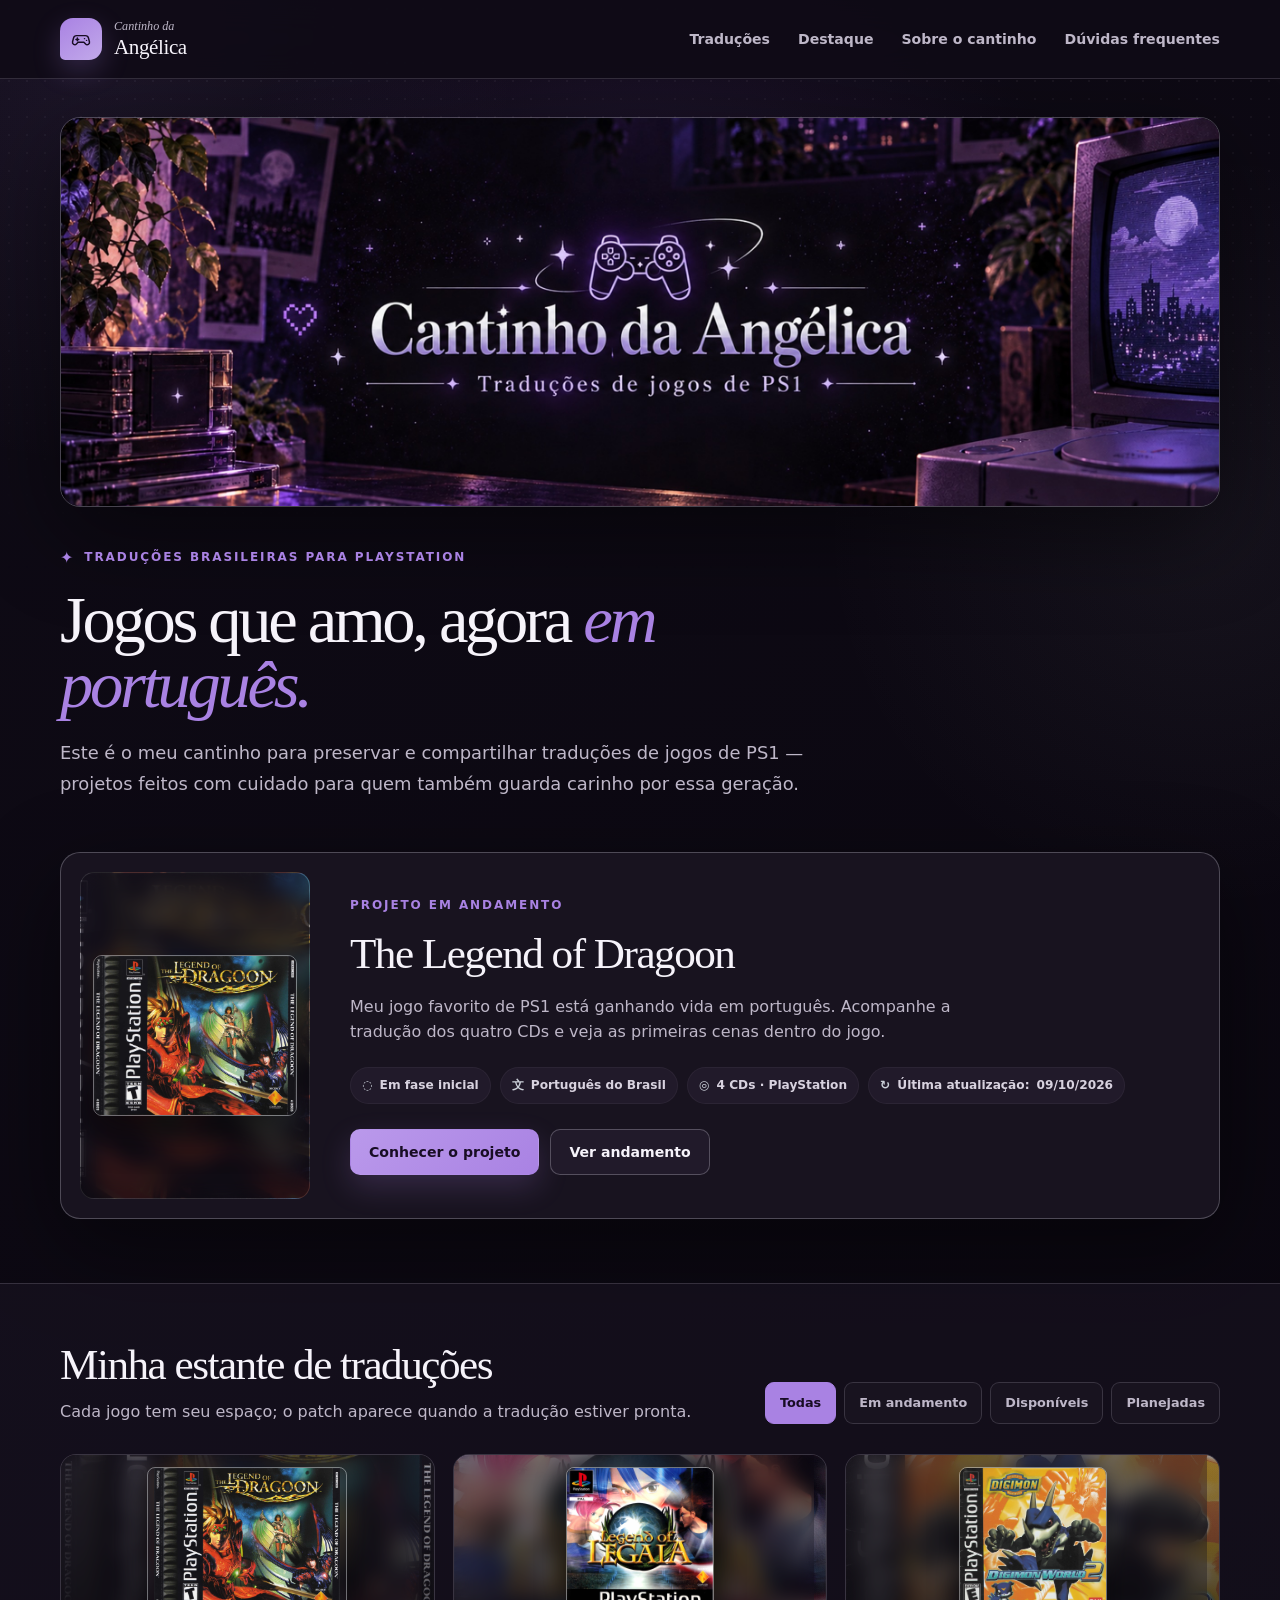
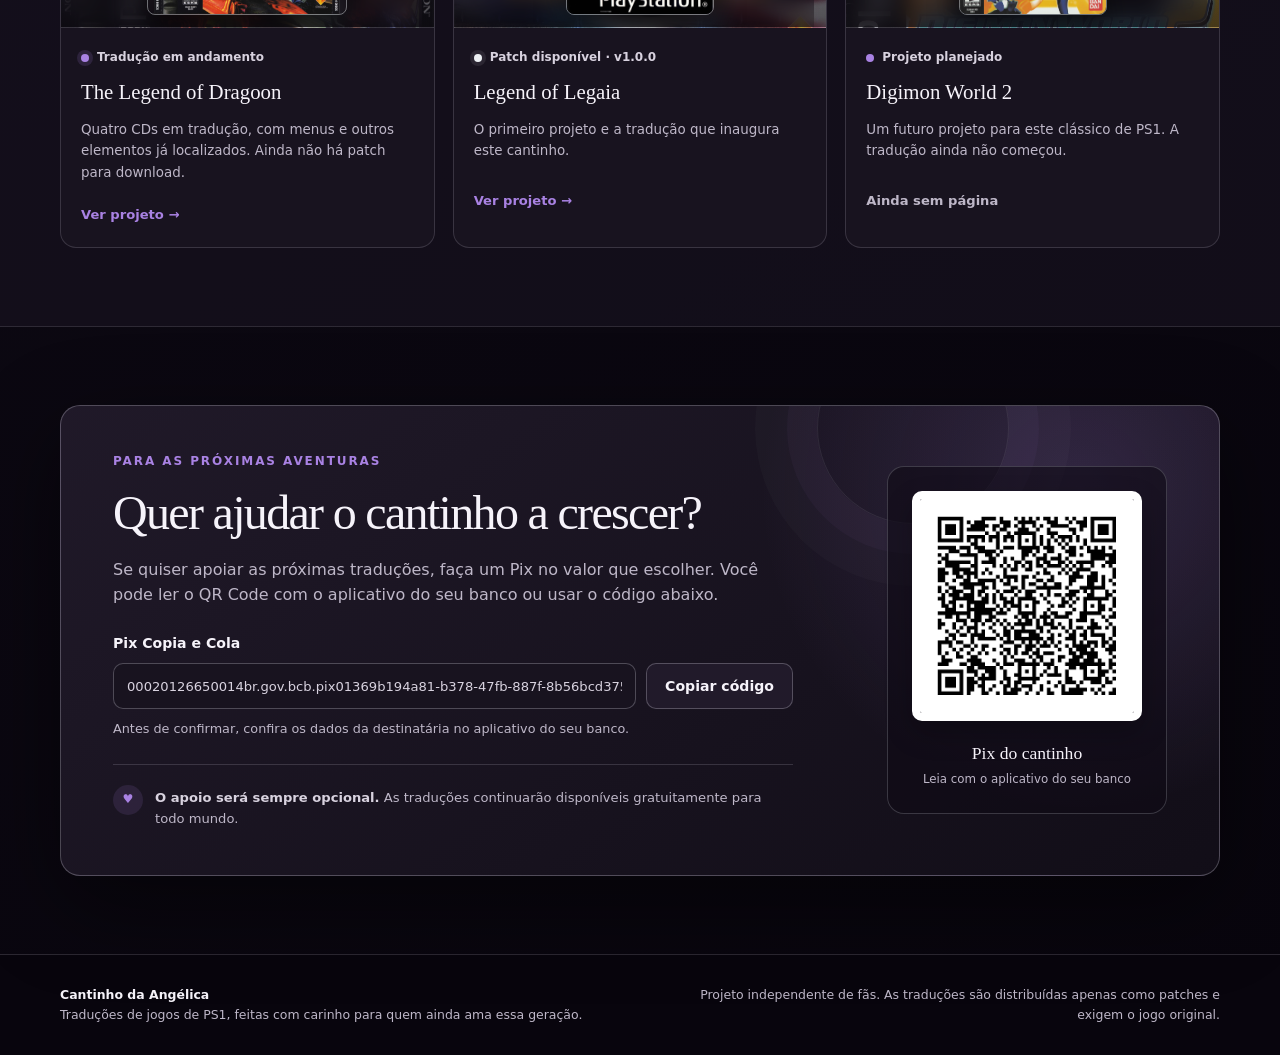
==== index.html @ d59b85ae "Exibe nome de Legend of Legaia na estante" ====
<!doctype html>
<html lang="pt-BR">
  <head>
    <meta charset="utf-8">
    <meta name="viewport" content="width=device-width, initial-scale=1">
    <meta name="google-site-verification" content="CRFIlTbaVrlHWmAw23Y2Emln3cuGSKt3KzIbkd3FCBA">
    <title>Cantinho da Angélica | Traduções de jogos de PS1 em português</title>
    <meta name="description" content="Traduções brasileiras de jogos de PS1 feitas por Angélica. Baixe o patch de Legend of Legaia e acompanhe a tradução de The Legend of Dragoon.">
    <meta name="author" content="Angélica">
    <meta name="theme-color" content="#0f0b16">
    <meta property="og:type" content="website">
    <meta property="og:locale" content="pt_BR">
    <meta property="og:site_name" content="Cantinho da Angélica">
    <meta property="og:title" content="Cantinho da Angélica | Traduções de jogos de PS1">
    <meta property="og:description" content="Legend of Legaia já tem patch disponível; The Legend of Dragoon está em tradução. Projetos de PS1 em português feitos por Angélica.">
    <meta property="og:url" content="https://angelica1690.github.io/cantinho-da-angelica/">
    <meta property="og:image" content="https://angelica1690.github.io/cantinho-da-angelica/assets/banner-cantinho-da-angelica.jpg">
    <meta property="og:image:width" content="2560">
    <meta property="og:image:height" content="1440">
    <link rel="canonical" href="https://angelica1690.github.io/cantinho-da-angelica/">
    <link rel="icon" type="image/svg+xml" href="assets/favicon.svg">
    <link rel="stylesheet" href="assets/styles.css?v=20261014-digimon-cover">
    <script type="application/ld+json">
      {
        "@context": "https://schema.org",
        "@type": "WebSite",
        "name": "Cantinho da Angélica",
        "alternateName": "Cantinho da Angélica — Traduções de PS1",
        "url": "https://angelica1690.github.io/cantinho-da-angelica/",
        "inLanguage": "pt-BR",
        "description": "Traduções brasileiras de jogos de PlayStation feitas por Angélica."
      }
    </script>
  </head>
  <body>
    <a class="skip-link" href="#conteudo">Ir para o conteúdo</a>

    <header class="site-header" data-site-header>
      <div class="container header-inner">
        <a class="brand" href="./" aria-label="Página inicial do Cantinho da Angélica">
          <span class="brand-mark" aria-hidden="true">
            <svg viewBox="0 0 24 24" role="img">
              <path d="M7.1 8.3h9.8a3.3 3.3 0 0 1 3.2 2.5l1.1 4.2a2.5 2.5 0 0 1-4.2 2.4l-1.8-1.8H8.8L7 17.4A2.5 2.5 0 0 1 2.8 15l1.1-4.2a3.3 3.3 0 0 1 3.2-2.5Z"/>
              <path d="M8 11v3M6.5 12.5h3M15.8 11.6h.1M18 13.5h.1"/>
            </svg>
          </span>
          <span class="brand-copy"><small>Cantinho da</small><strong>Angélica</strong></span>
        </a>

        <button class="menu-button" type="button" aria-expanded="false" aria-controls="menu-principal" data-menu-button>
          <span class="sr-only">Abrir menu</span>
          <span aria-hidden="true"></span><span aria-hidden="true"></span><span aria-hidden="true"></span>
        </button>

        <nav class="site-nav" id="menu-principal" aria-label="Navegação principal" data-site-nav>
          <a href="#traducoes">Traduções</a>
          <a href="#destaque">Destaque</a>
          <a href="sobre/">Sobre o cantinho</a>
          <a href="duvidas-frequentes/">Dúvidas frequentes</a>
        </nav>
      </div>
    </header>

    <main id="conteudo">
      <section class="hero hero-with-banner section-glow">
        <div class="container hero-inner">
          <img class="hero-banner" src="assets/banner-cantinho-da-angelica.jpg" alt="Arte do Cantinho da Angélica em roxo e prata, com um controle de videogame e a frase Traduções de jogos de PS1" width="2560" height="1440" decoding="async" fetchpriority="high">
          <div class="hero-intro">
            <p class="eyebrow">
              <span class="sparkle" aria-hidden="true">✦</span>
              Traduções brasileiras para PlayStation
            </p>
            <h1>Jogos que amo, agora <em>em português.</em></h1>
            <p class="hero-copy">Este é o meu cantinho para preservar e compartilhar traduções de jogos de PS1 — projetos feitos com cuidado para quem também guarda carinho por essa geração.</p>
          </div>
        </div>
      </section>

      <section class="featured-section" id="destaque" aria-labelledby="destaque-titulo">
        <div class="container">
          <article class="featured-project">
            <div class="game-cover game-cover-large game-cover-with-art game-cover-dragoon">
              <img class="cover-art" src="assets/legend-of-dragoon-cover.jpg" alt="Capa de The Legend of Dragoon para PlayStation" width="2351" height="1844">
            </div>

            <div class="featured-copy">
              <p class="section-label">Projeto em andamento</p>
              <h2 id="destaque-titulo">The Legend of Dragoon</h2>
              <p>Meu jogo favorito de PS1 está ganhando vida em português. Acompanhe a tradução dos quatro CDs e veja as primeiras cenas dentro do jogo.</p>

              <ul class="project-facts" aria-label="Informações do projeto">
                <li><span aria-hidden="true">◌</span> Em fase inicial</li>
                <li><span aria-hidden="true">文</span> Português do Brasil</li>
                <li><span aria-hidden="true">◎</span> 4 CDs · PlayStation</li>
                <li><span aria-hidden="true">↻</span> Última atualização: <time datetime="2026-10-09">09/10/2026</time></li>
              </ul>

              <div class="button-row">
                <a class="button button-primary" href="projetos/the-legend-of-dragoon/">Conhecer o projeto</a>
                <a class="button button-secondary" href="projetos/the-legend-of-dragoon/#andamento">Ver andamento</a>
              </div>
            </div>
          </article>
        </div>
      </section>

      <section class="library-section" id="traducoes" aria-labelledby="biblioteca-titulo">
        <div class="container">
          <div class="section-heading">
            <div>
              <h2 id="biblioteca-titulo">Minha estante de traduções</h2>
              <p>Cada jogo tem seu espaço; o patch aparece quando a tradução estiver pronta.</p>
            </div>
            <div class="filters" aria-label="Filtrar traduções">
              <button class="filter-button" type="button" data-filter="todos" aria-pressed="true">Todas</button>
              <button class="filter-button" type="button" data-filter="andamento" aria-pressed="false">Em andamento</button>
              <button class="filter-button" type="button" data-filter="disponivel" aria-pressed="false">Disponíveis</button>
              <button class="filter-button" type="button" data-filter="planejado" aria-pressed="false">Planejadas</button>
            </div>
          </div>

          <div class="project-grid" aria-live="polite" data-project-grid>
            <article class="project-card" data-status="andamento">
              <div class="project-art project-art-with-cover project-art-dragoon">
                <img src="assets/legend-of-dragoon-cover.jpg" alt="Capa de The Legend of Dragoon para PlayStation" width="2351" height="1844" loading="lazy" decoding="async">
              </div>
              <div class="project-card-body">
                <p class="project-status"><span class="status-dot status-dot-in-progress"></span> Tradução em andamento</p>
                <h3>The Legend of Dragoon</h3>
                <p>Quatro CDs em tradução, com menus e outros elementos já localizados. Ainda não há patch para download.</p>
                <a class="text-link" href="projetos/the-legend-of-dragoon/">Ver projeto <span aria-hidden="true">→</span></a>
              </div>
            </article>

            <article class="project-card" data-status="disponivel">
              <div class="project-art project-art-legaia project-art-with-cover">
                <img src="assets/legend-of-legaia-cover.jpg" alt="Capa de Legend of Legaia para PlayStation" width="1400" height="1400" loading="lazy">
              </div>
              <div class="project-card-body">
                <p class="project-status"><span class="status-dot"></span> Patch disponível · v1.0.0</p>
                <h3>Legend of Legaia</h3>
                <p>O primeiro projeto e a tradução que inaugura este cantinho.</p>
                <a class="text-link" href="projetos/legend-of-legaia/">Ver projeto <span aria-hidden="true">→</span></a>
              </div>
            </article>

            <article class="project-card" data-status="planejado">
              <div class="project-art project-art-with-cover project-art-digimon">
                <img src="assets/digimon-world-2-cover.jpg" alt="Capa de Digimon World 2 para PlayStation" width="1409" height="1414" loading="lazy" decoding="async">
              </div>
              <div class="project-card-body">
                <p class="project-status"><span class="status-dot status-dot-planned"></span> Projeto planejado</p>
                <h3>Digimon World 2</h3>
                <p>Um futuro projeto para este clássico de PS1. A tradução ainda não começou.</p>
                <span class="text-link text-link-muted">Ainda sem página</span>
              </div>
            </article>

            <p class="empty-state" data-empty-state>Nenhum projeto encontrado nesta categoria.</p>
          </div>
        </div>
      </section>

      <section class="support-section" id="apoie" aria-labelledby="apoie-titulo">
        <div class="container">
          <div class="support-card">
            <div class="support-copy">
              <p class="section-label">Para as próximas aventuras</p>
              <h2 id="apoie-titulo">Quer ajudar o cantinho a crescer?</h2>
              <p>Se quiser apoiar as próximas traduções, faça um Pix no valor que escolher. Você pode ler o QR Code com o aplicativo do seu banco ou usar o código abaixo.</p>

              <div class="pix-copy">
                <label for="pix-code">Pix Copia e Cola</label>
                <div class="pix-copy-controls">
                  <input id="pix-code" type="text" readonly spellcheck="false" value="00020126650014br.gov.bcb.pix01369b194a81-b378-47fb-887f-8b56bcd375a70203Pix5204000053039865802BR5925ANGELICA_APARECIDA_DE_OLI6013SANTA_JULIANA62290525FD4qSoyNGOespCe7iRVN2CDh26304AA05" data-pix-code>
                  <button class="button button-secondary" type="button" data-pix-copy>Copiar código</button>
                </div>
                <p class="pix-copy-help">Antes de confirmar, confira os dados da destinatária no aplicativo do seu banco.</p>
                <p class="pix-copy-feedback" role="status" aria-live="polite" data-pix-status></p>
              </div>

              <div class="support-note">
                <span aria-hidden="true">♥</span>
                <p><strong>O apoio será sempre opcional.</strong> As traduções continuarão disponíveis gratuitamente para todo mundo.</p>
              </div>
            </div>

            <div class="support-pix">
              <img src="assets/pix-qr-cantinho.jpeg" alt="QR Code Pix do Cantinho da Angélica, sem valor fixo. O mesmo código está disponível em Pix Copia e Cola." width="1000" height="1000" loading="lazy" decoding="async">
              <strong>Pix do cantinho</strong>
              <span>Leia com o aplicativo do seu banco</span>
            </div>
          </div>
        </div>
      </section>

    </main>

    <footer class="site-footer">
      <div class="container footer-inner">
        <p><strong>Cantinho da Angélica</strong><br>Traduções de jogos de PS1, feitas com carinho para quem ainda ama essa geração.</p>
        <p>Projeto independente de fãs. As traduções são distribuídas apenas como patches e exigem o jogo original.</p>
      </div>
    </footer>

    <script src="assets/main.js?v=20261009-dragoon" defer></script>
  </body>
</html>
---- assets/styles.css ----
:root {
  color-scheme: dark;
  --bg: #0f0b16;
  --bg-deep: #08050d;
  --surface: #18131f;
  --surface-raised: #211a2a;
  --surface-soft: #17121e;
  --text: #f6f3fa;
  --muted: #beb7c8;
  --muted-strong: #d8d2df;
  --line: rgba(220, 214, 230, 0.17);
  --line-strong: rgba(220, 214, 230, 0.28);
  --purple: #a982e3;
  --purple-strong: #8f61cf;
  --purple-deep: #38234f;
  --silver: #cbd0d9;
  --silver-bright: #edf0f4;
  --button-text: #180d24;
  --max-width: 1160px;
  --shadow: 0 28px 90px rgba(0, 0, 0, 0.46);
}

* {
  box-sizing: border-box;
}

html {
  scroll-behavior: smooth;
  scroll-padding-top: 92px;
}

body {
  min-width: 320px;
  margin: 0;
  color: var(--text);
  background:
    radial-gradient(circle at 8% 2%, rgba(169, 130, 227, 0.09), transparent 26rem),
    radial-gradient(circle at 94% 20%, rgba(203, 208, 217, 0.05), transparent 24rem),
    linear-gradient(145deg, var(--bg), var(--bg-deep));
  font-family: Inter, ui-sans-serif, system-ui, -apple-system, BlinkMacSystemFont, "Segoe UI", sans-serif;
  font-size: 16px;
  line-height: 1.6;
}

body::before {
  position: fixed;
  z-index: -1;
  inset: 0;
  content: "";
  pointer-events: none;
  opacity: 0.42;
  background-image: radial-gradient(rgba(220, 214, 230, 0.15) 0.75px, transparent 0.75px);
  background-size: 18px 18px;
  mask-image: linear-gradient(to bottom, #000, transparent 68%);
}

a {
  color: inherit;
}

button,
a {
  -webkit-tap-highlight-color: transparent;
}

button,
input,
textarea,
select {
  font: inherit;
}

svg {
  display: block;
}

.container {
  width: min(calc(100% - 48px), var(--max-width));
  margin-inline: auto;
}

.narrow-container {
  max-width: 900px;
}

.sr-only {
  position: absolute;
  width: 1px;
  height: 1px;
  overflow: hidden;
  padding: 0;
  margin: -1px;
  clip: rect(0, 0, 0, 0);
  white-space: nowrap;
  border: 0;
}

.skip-link {
  position: fixed;
  z-index: 100;
  top: 10px;
  left: 10px;
  padding: 10px 14px;
  color: var(--button-text);
  background: var(--silver-bright);
  border-radius: 8px;
  text-decoration: none;
  transform: translateY(-150%);
}

.skip-link:focus {
  transform: translateY(0);
}

.site-header {
  position: sticky;
  z-index: 50;
  top: 0;
  border-bottom: 1px solid var(--line);
  background: rgba(15, 11, 22, 0.88);
  backdrop-filter: blur(16px);
}

.header-inner {
  display: flex;
  min-height: 78px;
  align-items: center;
  justify-content: space-between;
  gap: 28px;
}

.brand {
  display: inline-flex;
  align-items: center;
  gap: 12px;
  text-decoration: none;
}

.brand-mark {
  display: grid;
  width: 42px;
  height: 42px;
  flex: 0 0 auto;
  place-items: center;
  color: var(--button-text);
  background: linear-gradient(145deg, var(--purple), #c2a9ea);
  border-radius: 13px 13px 13px 5px;
  box-shadow: 0 10px 28px rgba(169, 130, 227, 0.24);
}

.brand-mark svg {
  width: 22px;
  height: 22px;
  fill: none;
  stroke: currentColor;
  stroke-width: 1.6;
  stroke-linecap: round;
  stroke-linejoin: round;
}

.brand-copy {
  line-height: 1;
}

.brand-copy small,
.brand-copy strong {
  display: block;
  font-family: Georgia, "Times New Roman", serif;
}

.brand-copy small {
  color: var(--muted);
  font-size: 0.76rem;
  font-style: italic;
}

.brand-copy strong {
  margin-top: 4px;
  font-size: 1.32rem;
  font-weight: 500;
  letter-spacing: -0.02em;
}

.site-nav {
  display: flex;
  align-items: center;
  gap: 28px;
}

.site-nav a {
  position: relative;
  padding-block: 8px;
  color: var(--muted);
  font-size: 0.88rem;
  font-weight: 600;
  text-decoration: none;
  transition: color 160ms ease;
}

.site-nav a::after {
  position: absolute;
  right: 0;
  bottom: 2px;
  left: 0;
  height: 1px;
  content: "";
  background: var(--purple);
  transform: scaleX(0);
  transform-origin: right;
  transition: transform 180ms ease;
}

.site-nav a:hover,
.site-nav a:focus-visible {
  color: var(--text);
}

.site-nav a:hover::after,
.site-nav a:focus-visible::after {
  transform: scaleX(1);
  transform-origin: left;
}

.menu-button {
  display: none;
  width: 44px;
  height: 44px;
  padding: 11px;
  border: 1px solid var(--line);
  color: var(--text);
  background: var(--surface);
  border-radius: 10px;
}

.menu-button > span:not(.sr-only) {
  display: block;
  width: 100%;
  height: 1px;
  margin: 5px 0;
  background: currentColor;
  transition: transform 160ms ease, opacity 160ms ease;
}

.menu-button[aria-expanded="true"] > span:nth-of-type(2) {
  transform: translateY(6px) rotate(45deg);
}

.menu-button[aria-expanded="true"] > span:nth-of-type(3) {
  opacity: 0;
}

.menu-button[aria-expanded="true"] > span:nth-of-type(4) {
  transform: translateY(-6px) rotate(-45deg);
}

.section-glow {
  position: relative;
}

.section-glow::after {
  position: absolute;
  z-index: -1;
  top: -10rem;
  left: 50%;
  width: min(90vw, 900px);
  height: 34rem;
  content: "";
  background: radial-gradient(ellipse, rgba(114, 73, 164, 0.17), transparent 68%);
  transform: translateX(-50%);
  pointer-events: none;
}

.hero {
  padding: 78px 0 52px;
}

.hero-with-banner {
  padding-top: 38px;
}

.hero-inner {
  max-width: 1160px;
}

.hero-banner {
  display: block;
  width: 100%;
  height: clamp(280px, 31vw, 390px);
  object-fit: cover;
  object-position: center;
  border: 1px solid var(--line-strong);
  border-radius: 20px;
  box-shadow: var(--shadow);
}

.hero-intro {
  max-width: 760px;
  padding-top: 38px;
}

.hero-with-banner h1 {
  font-size: clamp(2.8rem, 5.2vw, 4.6rem);
}

.hero-with-banner .hero-copy {
  margin-top: 20px;
}

.eyebrow,
.section-label {
  margin: 0 0 16px;
  color: var(--purple);
  font-size: 0.75rem;
  font-weight: 700;
  letter-spacing: 0.16em;
  text-transform: uppercase;
}

.eyebrow {
  display: flex;
  align-items: center;
  gap: 9px;
}

.sparkle {
  font-size: 1rem;
}

h1,
h2,
h3,
p {
  overflow-wrap: break-word;
}

h1,
h2 {
  font-family: Georgia, "Times New Roman", serif;
  font-weight: 500;
}

h1 {
  max-width: 760px;
  margin: 0;
  font-size: clamp(3rem, 7vw, 5.4rem);
  line-height: 0.98;
  letter-spacing: -0.05em;
}

h1 em {
  color: var(--purple);
  font-weight: 500;
}

.hero-copy {
  max-width: 760px;
  margin: 28px 0 0;
  color: var(--muted);
  font-size: 1.12rem;
  line-height: 1.75;
}

.featured-section {
  padding: 0 0 64px;
}

.featured-project {
  display: grid;
  grid-template-columns: 230px minmax(0, 1fr);
  gap: 40px;
  align-items: stretch;
  padding: 19px;
  border: 1px solid var(--line-strong);
  background: var(--surface);
  border-radius: 20px;
  box-shadow: var(--shadow);
}

.game-cover {
  position: relative;
  display: flex;
  overflow: hidden;
  align-items: flex-end;
  color: #f5f2fa;
  background:
    radial-gradient(circle at 72% 25%, rgba(218, 214, 228, 0.43), transparent 21%),
    linear-gradient(145deg, #21162f, #111019 58%, #38234f);
  border: 1px solid rgba(218, 214, 228, 0.12);
  border-radius: 14px;
  isolation: isolate;
}

.game-cover::after {
  position: absolute;
  z-index: -1;
  inset: 0;
  content: "";
  opacity: 0.25;
  background-image:
    linear-gradient(rgba(255, 255, 255, 0.14) 1px, transparent 1px),
    linear-gradient(90deg, rgba(255, 255, 255, 0.14) 1px, transparent 1px);
  background-size: 18px 18px;
  mask-image: linear-gradient(to top, #000, transparent 78%);
}

.game-cover-large {
  min-height: 272px;
  padding: 23px;
}

.game-cover-with-art {
  align-items: center;
  justify-content: center;
  padding: 12px;
  background:
    linear-gradient(rgba(20, 14, 29, 0.48), rgba(10, 8, 14, 0.78)),
    url("legend-of-legaia-cover.jpg") center / cover;
}

.game-cover-dragoon {
  background:
    linear-gradient(rgba(20, 14, 29, 0.4), rgba(10, 8, 14, 0.78)),
    url("legend-of-dragoon-cover.jpg") center / cover;
}

.game-cover-project.game-cover-dragoon {
  min-height: 350px;
  padding: 20px;
}

.game-cover-with-art::after {
  z-index: 0;
  opacity: 1;
  background: rgba(18, 12, 25, 0.36);
  backdrop-filter: blur(9px);
  mask-image: none;
}

.cover-art {
  position: relative;
  z-index: 1;
  display: block;
  width: 100%;
  height: auto;
  border: 1px solid rgba(237, 240, 244, 0.42);
  border-radius: 9px;
  box-shadow: 0 16px 35px rgba(0, 0, 0, 0.5);
}

.game-cover-project {
  min-height: 430px;
  padding: 30px;
}

.cover-rings {
  position: absolute;
  z-index: -1;
  top: -46px;
  right: -56px;
  width: 190px;
  height: 190px;
  border: 1px solid rgba(218, 214, 228, 0.52);
  border-radius: 50%;
  box-shadow:
    0 0 0 27px rgba(178, 150, 218, 0.1),
    0 0 0 55px rgba(214, 210, 223, 0.06);
}

.cover-copy {
  position: relative;
  z-index: 1;
}

.cover-copy small,
.cover-copy strong,
.cover-copy span {
  display: block;
}

.cover-copy small {
  margin-bottom: 8px;
  color: var(--silver);
  font-size: 0.66rem;
  font-weight: 700;
  letter-spacing: 0.15em;
  text-transform: uppercase;
}

.cover-copy strong {
  font-family: Georgia, "Times New Roman", serif;
  font-size: 1.7rem;
  font-weight: 500;
  line-height: 1;
}

.cover-copy span {
  margin-top: 14px;
  color: rgba(245, 242, 250, 0.72);
  font-family: Georgia, "Times New Roman", serif;
  font-size: 0.74rem;
  font-style: italic;
}

.game-cover-project .cover-copy strong {
  font-size: 2.2rem;
}

.featured-copy {
  display: flex;
  flex-direction: column;
  justify-content: center;
  min-width: 0;
  padding: 24px 32px 24px 0;
}

.featured-copy h2,
.section-heading h2,
.content-section h2 {
  margin: 0;
  font-size: clamp(2rem, 4vw, 2.7rem);
  line-height: 1.08;
  letter-spacing: -0.035em;
}

.featured-copy > p:not(.section-label) {
  max-width: 650px;
  margin: 16px 0 0;
  color: var(--muted);
}

.project-facts {
  display: flex;
  flex-wrap: wrap;
  gap: 9px;
  padding: 0;
  margin: 22px 0 0;
  list-style: none;
}

.project-facts li {
  display: inline-flex;
  align-items: center;
  gap: 7px;
  padding: 8px 11px;
  color: var(--muted-strong);
  background: var(--surface-raised);
  border: 1px solid rgba(220, 214, 230, 0.05);
  border-radius: 999px;
  font-size: 0.76rem;
  font-weight: 600;
}

.project-facts li span {
  color: var(--silver);
}

.button-row {
  display: flex;
  flex-wrap: wrap;
  gap: 11px;
  margin-top: 25px;
}

.button {
  display: inline-flex;
  min-height: 46px;
  align-items: center;
  justify-content: center;
  padding: 0 18px;
  border: 1px solid var(--line-strong);
  border-radius: 10px;
  font-size: 0.88rem;
  font-weight: 700;
  text-decoration: none;
  transition: transform 160ms ease, border-color 160ms ease, background 160ms ease;
}

.button:hover:not(.button-disabled),
.button:focus-visible:not(.button-disabled) {
  transform: translateY(-2px);
}

.button-primary {
  color: var(--button-text);
  background: linear-gradient(135deg, #ba99eb, var(--purple));
  border-color: transparent;
  box-shadow: 0 12px 30px rgba(169, 130, 227, 0.2);
}

.button-secondary {
  color: var(--text);
  background: var(--surface-raised);
}

.button-secondary:hover,
.button-secondary:focus-visible {
  border-color: var(--silver);
}

.button-disabled {
  cursor: not-allowed;
  opacity: 0.72;
}

.library-section {
  padding: 58px 0 78px;
  border-top: 1px solid var(--line);
  background: rgba(33, 26, 42, 0.42);
}

.section-heading {
  display: flex;
  align-items: flex-end;
  justify-content: space-between;
  gap: 30px;
  margin-bottom: 30px;
}

.section-heading p {
  margin: 10px 0 0;
  color: var(--muted);
}

.filters {
  display: flex;
  flex-wrap: wrap;
  gap: 8px;
}

.filter-button {
  min-height: 42px;
  padding: 0 14px;
  border: 1px solid var(--line);
  color: var(--muted);
  background: var(--surface);
  border-radius: 9px;
  font-size: 0.8rem;
  font-weight: 700;
}

.filter-button:hover,
.filter-button:focus-visible {
  color: var(--text);
  border-color: var(--silver);
}

.filter-button[aria-pressed="true"] {
  color: var(--button-text);
  background: var(--purple);
  border-color: var(--purple);
}

.project-grid {
  display: grid;
  grid-template-columns: repeat(3, minmax(0, 1fr));
  gap: 18px;
}

.project-card {
  overflow: hidden;
  border: 1px solid var(--line);
  background: var(--surface);
  border-radius: 16px;
  transition: transform 180ms ease, border-color 180ms ease;
}

.project-card:hover {
  border-color: var(--line-strong);
  transform: translateY(-3px);
}

.project-card[hidden] {
  display: none;
}

.project-art {
  position: relative;
  display: flex;
  min-height: 172px;
  overflow: hidden;
  align-items: flex-end;
  padding: 20px;
  color: var(--text);
  background: linear-gradient(135deg, rgba(169, 130, 227, 0.18), var(--surface-raised));
  border-bottom: 1px solid var(--line);
}

.project-art-legaia {
  color: #f5f2fa;
  background:
    radial-gradient(circle at 78% 15%, rgba(218, 214, 228, 0.34), transparent 25%),
    linear-gradient(145deg, #21162f, #15121e 65%, #38234f);
}

.project-art-with-cover {
  align-items: center;
  justify-content: center;
  padding: 12px;
  background:
    linear-gradient(rgba(22, 15, 31, 0.38), rgba(10, 8, 14, 0.72)),
    url("legend-of-legaia-cover.jpg") center / cover;
}

.project-art-dragoon {
  background:
    linear-gradient(rgba(22, 15, 31, 0.38), rgba(10, 8, 14, 0.72)),
    url("legend-of-dragoon-cover.jpg") center / cover;
}

.project-art-digimon {
  background:
    linear-gradient(rgba(22, 15, 31, 0.38), rgba(10, 8, 14, 0.72)),
    url("digimon-world-2-cover.jpg") center / cover;
}

.project-art-with-cover::after {
  z-index: 0;
  inset: 0;
  content: "";
  background: rgba(16, 11, 22, 0.3);
  backdrop-filter: blur(10px);
}

.project-art-with-cover > img {
  position: relative;
  z-index: 1;
  display: block;
  width: 148px;
  height: 148px;
  object-fit: cover;
  border: 1px solid rgba(237, 240, 244, 0.42);
  border-radius: 8px;
  box-shadow: 0 12px 28px rgba(0, 0, 0, 0.5);
}

.project-art-dragoon > img {
  width: min(100%, 200px);
  object-fit: contain;
}

.project-art::after {
  position: absolute;
  top: -18px;
  right: 12px;
  content: attr(data-letter);
  color: rgba(237, 240, 244, 0.075);
  font-family: Georgia, "Times New Roman", serif;
  font-size: 9rem;
  line-height: 1;
}

.project-art > div {
  position: relative;
  z-index: 1;
}

.project-art small,
.project-art strong {
  display: block;
}

.project-art small {
  margin-bottom: 6px;
  color: var(--silver);
  font-size: 0.64rem;
  font-weight: 700;
  letter-spacing: 0.14em;
  text-transform: uppercase;
}

.project-art strong {
  font-family: Georgia, "Times New Roman", serif;
  font-size: 1.35rem;
  font-weight: 500;
}

.project-card-body {
  padding: 20px;
}

.project-card-body > p:not(.project-status) {
  min-height: 50px;
  margin: 14px 0 18px;
  color: var(--muted);
  font-size: 0.84rem;
}

.project-card-body h3 {
  margin: 12px 0 0;
  font-family: Georgia, "Times New Roman", serif;
  font-size: 1.3rem;
  font-weight: 500;
  line-height: 1.2;
}

.project-card-body h3 + p {
  margin-top: 10px;
}

.project-status {
  display: flex;
  align-items: center;
  gap: 8px;
  margin: 0;
  color: var(--muted-strong);
  font-size: 0.75rem;
  font-weight: 600;
}

.status-dot {
  width: 8px;
  height: 8px;
  border-radius: 50%;
  background: var(--silver-bright);
  box-shadow: 0 0 0 4px rgba(203, 208, 217, 0.1);
}

.status-dot-planned {
  background: var(--purple);
  box-shadow: none;
}

.status-dot-in-progress {
  background: var(--purple);
  box-shadow: 0 0 0 4px rgba(169, 130, 227, 0.15);
}

.text-link {
  color: var(--purple);
  font-size: 0.82rem;
  font-weight: 700;
  text-decoration: none;
}

.text-link:hover,
.text-link:focus-visible {
  color: #c4a9eb;
}

.text-link-muted {
  color: var(--muted);
}

.empty-state {
  display: none;
  grid-column: 1 / -1;
  padding: 40px 0;
  margin: 0;
  color: var(--muted);
  text-align: center;
}

.support-section {
  padding: 78px 0;
  border-top: 1px solid var(--line);
}

.support-card {
  position: relative;
  display: grid;
  grid-template-columns: minmax(0, 1fr) 280px;
  gap: 58px;
  overflow: hidden;
  align-items: center;
  padding: 46px 52px;
  border: 1px solid var(--line-strong);
  background:
    radial-gradient(circle at 88% 18%, rgba(169, 130, 227, 0.18), transparent 20rem),
    linear-gradient(145deg, rgba(33, 26, 42, 0.96), rgba(18, 14, 24, 0.98));
  border-radius: 20px;
  box-shadow: var(--shadow);
}

.support-card::before {
  position: absolute;
  top: -74px;
  right: 210px;
  width: 190px;
  height: 190px;
  border: 1px solid rgba(203, 208, 217, 0.1);
  border-radius: 50%;
  box-shadow:
    0 0 0 30px rgba(169, 130, 227, 0.04),
    0 0 0 62px rgba(203, 208, 217, 0.025);
  content: "";
  pointer-events: none;
}

.support-copy {
  position: relative;
  z-index: 1;
}

.support-copy h2 {
  max-width: 650px;
  margin: 0;
  font-size: clamp(2rem, 4vw, 3rem);
  line-height: 1.08;
  letter-spacing: -0.035em;
}

.support-copy > p:not(.section-label) {
  max-width: 680px;
  margin: 18px 0 0;
  color: var(--muted);
}

.pix-copy {
  max-width: 680px;
  margin-top: 24px;
}

.pix-copy label {
  display: block;
  margin-bottom: 9px;
  color: var(--text);
  font-size: 0.88rem;
  font-weight: 700;
}

.pix-copy-controls {
  display: flex;
  flex-wrap: wrap;
  gap: 10px;
}

.pix-copy-controls input {
  min-width: 0;
  min-height: 46px;
  flex: 1 1 260px;
  padding: 0 13px;
  border: 1px solid var(--line-strong);
  color: var(--muted-strong);
  background: var(--surface);
  border-radius: 10px;
  font-size: 0.82rem;
}

.pix-copy-controls input:focus-visible {
  outline: 2px solid var(--purple);
  outline-offset: 2px;
}

.pix-copy-controls .button {
  cursor: pointer;
}

.pix-copy-help,
.pix-copy-feedback {
  margin: 10px 0 0;
  color: var(--muted);
  font-size: 0.8rem;
}

.pix-copy-feedback:empty {
  display: none;
}

.support-note {
  display: flex;
  max-width: 680px;
  gap: 12px;
  align-items: flex-start;
  padding-top: 20px;
  margin-top: 24px;
  border-top: 1px solid var(--line);
}

.support-note > span {
  display: grid;
  width: 30px;
  height: 30px;
  flex: 0 0 auto;
  place-items: center;
  color: var(--purple);
  background: rgba(169, 130, 227, 0.12);
  border-radius: 50%;
  font-size: 0.76rem;
}

.support-note p {
  margin: 2px 0 0;
  color: var(--muted);
  font-size: 0.82rem;
}

.support-note strong {
  color: var(--muted-strong);
}

.support-pix {
  position: relative;
  z-index: 1;
  display: flex;
  min-height: 274px;
  align-items: center;
  flex-direction: column;
  justify-content: center;
  padding: 24px;
  border: 1px solid rgba(203, 208, 217, 0.22);
  background: rgba(15, 11, 22, 0.62);
  border-radius: 17px;
  text-align: center;
}

.support-pix img {
  display: block;
  width: min(100%, 232px);
  height: auto;
  margin-bottom: 18px;
  border: 8px solid #fff;
  background: #fff;
  border-radius: 10px;
  box-shadow: 0 12px 28px rgba(0, 0, 0, 0.24);
}

.support-pix > strong,
.support-pix > span {
  display: block;
}

.support-pix > strong {
  color: var(--text);
  font-family: Georgia, "Times New Roman", serif;
  font-size: 1.1rem;
  font-weight: 500;
}

.support-pix > span {
  margin-top: 3px;
  color: var(--muted);
  font-size: 0.74rem;
}

.about-page {
  position: relative;
  overflow: hidden;
  min-height: calc(100vh - 167px);
  padding: 72px 0 86px;
}

.about-page::before {
  position: absolute;
  top: -170px;
  left: -120px;
  width: 430px;
  height: 430px;
  border-radius: 50%;
  background: rgba(169, 130, 227, 0.09);
  content: "";
  filter: blur(85px);
  pointer-events: none;
}

.about-page .back-link {
  position: relative;
  margin-bottom: 44px;
}

.about-grid {
  position: relative;
  display: grid;
  grid-template-columns: minmax(0, 0.8fr) minmax(0, 1.2fr);
  gap: 64px;
  align-items: start;
}

.about-heading h1,
.about-heading h2 {
  max-width: 430px;
  margin: 0;
  font-size: clamp(2.3rem, 4vw, 3.5rem);
  line-height: 1.08;
  letter-spacing: -0.035em;
}

.about-signature {
  display: inline-flex;
  align-items: center;
  gap: 9px;
  margin-top: 22px;
  color: var(--silver);
  font-family: Georgia, "Times New Roman", serif;
  font-size: 0.95rem;
  font-style: italic;
}

.about-signature span {
  color: var(--purple);
  font-style: normal;
}

.about-copy {
  padding: 30px 32px;
  border: 1px solid var(--line);
  background: linear-gradient(145deg, rgba(33, 26, 42, 0.82), rgba(24, 19, 31, 0.78));
  border-radius: 18px;
  box-shadow: var(--shadow);
}

.about-copy p {
  margin: 0;
  color: var(--muted);
  line-height: 1.8;
}

.about-copy p:first-child {
  color: var(--muted-strong);
  font-size: 1.03rem;
}

.about-copy p + p {
  margin-top: 17px;
}

.project-hero {
  padding: 72px 0 78px;
}

.project-hero-inner {
  display: grid;
  grid-template-columns: 310px minmax(0, 1fr);
  gap: 70px;
  align-items: center;
}

.project-hero-copy h1 {
  max-width: 720px;
  font-size: clamp(3rem, 6vw, 5rem);
}

.project-hero-copy > p:not(.eyebrow) {
  max-width: 690px;
  margin: 23px 0 0;
  color: var(--muted);
  font-size: 1.05rem;
  line-height: 1.75;
}

.guide-hero {
  padding: 72px 0 78px;
}

.guide-hero h1 {
  max-width: 820px;
  font-size: clamp(3rem, 6vw, 5rem);
}

.guide-lead {
  max-width: 740px;
  margin: 23px 0 0;
  color: var(--muted);
  font-size: 1.05rem;
  line-height: 1.75;
}

.back-link {
  display: inline-flex;
  align-items: center;
  gap: 8px;
  margin-bottom: 32px;
  color: var(--muted);
  font-size: 0.82rem;
  font-weight: 700;
  text-decoration: none;
}

.back-link:hover,
.back-link:focus-visible {
  color: var(--text);
}

.content-section {
  padding: 78px 0;
  border-top: 1px solid var(--line);
}

.alternate-section {
  background: rgba(33, 26, 42, 0.42);
}

.section-intro {
  max-width: 720px;
  margin: 18px 0 0;
  color: var(--muted);
  font-size: 1.02rem;
}

.project-updated {
  margin: 14px 0 0;
  color: var(--muted);
  font-size: 0.87rem;
}

.project-updated time {
  color: var(--silver-bright);
  font-weight: 700;
}

.disc-grid {
  display: grid;
  grid-template-columns: repeat(2, minmax(0, 1fr));
  gap: 18px;
  margin-top: 38px;
}

.disc-card {
  display: grid;
  grid-template-columns: 170px minmax(0, 1fr);
  gap: 22px;
  align-items: center;
  padding: 20px;
  border: 1px solid var(--line);
  background: var(--surface);
  border-radius: 16px;
}

.disc-card > img {
  display: block;
  width: 100%;
  height: auto;
  aspect-ratio: 1;
  object-fit: cover;
  border: 1px solid rgba(237, 240, 244, 0.25);
  border-radius: 50%;
  box-shadow: 0 12px 28px rgba(0, 0, 0, 0.35);
}

.disc-kicker {
  margin: 0;
  color: var(--purple);
  font-size: 0.7rem;
  font-weight: 700;
  letter-spacing: 0.12em;
  text-transform: uppercase;
}

.disc-card h3 {
  margin: 2px 0 18px;
  font-family: Georgia, "Times New Roman", serif;
  font-size: 1.8rem;
  font-weight: 500;
  line-height: 1.1;
}

.disc-progress-label {
  display: flex;
  align-items: baseline;
  justify-content: space-between;
  gap: 10px;
  margin: 10px 0 5px;
  color: var(--muted);
  font-size: 0.8rem;
}

.disc-progress-label strong {
  color: var(--text);
  font-size: 0.9rem;
}

.progress-track {
  height: 7px;
  overflow: hidden;
  background: rgba(203, 208, 217, 0.14);
  border-radius: 999px;
}

.progress-track > span {
  display: block;
  height: 100%;
  background: linear-gradient(90deg, var(--purple-strong), var(--silver));
  border-radius: inherit;
}

.shared-progress {
  padding: 28px 32px;
  margin-top: 24px;
  border: 1px solid var(--line);
  background: var(--surface-raised);
  border-radius: 16px;
}

.shared-progress .section-label {
  margin-bottom: 7px;
}

.shared-progress h3 {
  margin: 0;
  font-family: Georgia, "Times New Roman", serif;
  font-size: 1.65rem;
  font-weight: 500;
}

.shared-progress ul {
  display: grid;
  grid-template-columns: repeat(3, minmax(0, 1fr));
  gap: 10px 22px;
  padding: 0;
  margin: 20px 0 0;
  list-style: none;
}

.shared-progress li {
  position: relative;
  padding-left: 22px;
  color: var(--muted-strong);
  font-size: 0.88rem;
}

.shared-progress li::before {
  position: absolute;
  left: 0;
  content: "✓";
  color: var(--purple);
  font-weight: 700;
}

.project-release-note {
  padding: 18px 22px;
  margin: 24px 0 0;
  border-left: 3px solid var(--purple);
  color: var(--muted);
  background: rgba(169, 130, 227, 0.07);
  border-radius: 0 10px 10px 0;
}

.project-release-note strong {
  color: var(--text);
}

.gallery-section {
  background: rgba(33, 26, 42, 0.42);
}

.translation-gallery {
  display: grid;
  grid-template-columns: repeat(2, minmax(0, 1fr));
  gap: 18px;
  margin-top: 36px;
}

.gallery-card {
  overflow: hidden;
  padding: 0;
  border: 1px solid var(--line);
  color: var(--muted-strong);
  background: var(--surface);
  border-radius: 15px;
  cursor: zoom-in;
  text-align: left;
  transition: border-color 180ms ease, transform 180ms ease;
}

.gallery-card:hover,
.gallery-card:focus-visible {
  border-color: var(--silver);
  transform: translateY(-3px);
}

.gallery-card img {
  display: block;
  width: 100%;
  height: auto;
  border-bottom: 1px solid var(--line);
}

.gallery-card span {
  display: block;
  padding: 14px 16px;
  font-size: 0.82rem;
  font-weight: 700;
}

.gallery-note {
  margin: 18px 0 0;
  color: var(--muted);
  font-size: 0.8rem;
  text-align: right;
}

.image-lightbox {
  width: min(calc(100% - 32px), 1460px);
  max-width: none;
  max-height: calc(100vh - 32px);
  overflow: visible;
  padding: 12px;
  border: 1px solid var(--line-strong);
  color: var(--text);
  background: var(--bg-deep);
  border-radius: 16px;
  box-shadow: var(--shadow);
}

.image-lightbox::backdrop {
  background: rgba(4, 2, 7, 0.88);
  backdrop-filter: blur(6px);
}

.image-lightbox figure {
  margin: 0;
}

.image-lightbox img {
  display: block;
  width: 100%;
  max-height: calc(100vh - 105px);
  object-fit: contain;
  border-radius: 9px;
}

.image-lightbox figcaption {
  padding: 12px 4px 2px;
  color: var(--muted-strong);
  font-size: 0.84rem;
  text-align: center;
}

.lightbox-close {
  position: absolute;
  z-index: 1;
  top: -14px;
  right: -14px;
  display: grid;
  width: 42px;
  height: 42px;
  padding: 0;
  place-items: center;
  border: 1px solid var(--line-strong);
  color: var(--text);
  background: var(--surface-raised);
  border-radius: 50%;
  cursor: pointer;
  font-size: 1.6rem;
  line-height: 1;
}

.status-list {
  display: grid;
  gap: 1px;
  margin-top: 36px;
  overflow: hidden;
  border: 1px solid var(--line);
  background: var(--line);
  border-radius: 16px;
}

.status-list article {
  display: grid;
  grid-template-columns: 54px minmax(0, 1fr) auto;
  gap: 22px;
  align-items: center;
  padding: 24px;
  background: var(--surface);
}

.status-number {
  display: grid;
  width: 42px;
  height: 42px;
  place-items: center;
  color: var(--silver);
  background: var(--surface-raised);
  border-radius: 50%;
  font-family: Georgia, "Times New Roman", serif;
  font-size: 1.1rem;
}

.status-list h3,
.installation-steps h3 {
  margin: 0;
  font-size: 1rem;
  font-weight: 700;
}

.status-list p,
.installation-steps p {
  margin: 4px 0 0;
  color: var(--muted);
  font-size: 0.88rem;
}

.status-list article > strong {
  color: var(--silver);
  font-size: 0.78rem;
  text-align: right;
}

.feedback-section {
  background: rgba(33, 26, 42, 0.42);
}

.feedback-card {
  display: grid;
  grid-template-columns: auto minmax(0, 1fr) auto;
  gap: 24px;
  align-items: center;
  padding: 30px;
  border: 1px solid var(--line-strong);
  background: linear-gradient(135deg, rgba(33, 26, 42, 0.96), rgba(24, 19, 31, 0.92));
  border-radius: 18px;
  box-shadow: var(--shadow);
}

.feedback-icon {
  display: grid;
  width: 58px;
  height: 58px;
  place-items: center;
  color: var(--silver-bright);
  background: rgba(169, 130, 227, 0.16);
  border: 1px solid rgba(169, 130, 227, 0.3);
  border-radius: 16px;
}

.feedback-icon svg,
.report-lock svg {
  width: 28px;
  height: 28px;
  fill: none;
  stroke: currentColor;
  stroke-width: 1.6;
  stroke-linecap: round;
  stroke-linejoin: round;
}

.feedback-copy .section-label {
  margin-bottom: 9px;
}

.feedback-copy h2 {
  font-size: clamp(1.75rem, 3.3vw, 2.35rem);
}

.feedback-copy > p:not(.section-label) {
  max-width: 600px;
  margin: 10px 0 0;
  color: var(--muted);
  font-size: 0.9rem;
}

.feedback-copy .feedback-privacy {
  display: flex;
  align-items: center;
  gap: 8px;
  color: var(--muted-strong);
  font-size: 0.78rem;
}

.feedback-privacy span {
  color: var(--purple);
}

.feedback-action {
  min-width: 190px;
}

.report-page {
  min-height: calc(100vh - 167px);
  padding: 72px 0 86px;
}

.report-heading {
  max-width: 790px;
}

.report-heading h1 {
  font-size: clamp(3rem, 6vw, 5rem);
}

.report-heading > p:last-child {
  max-width: 700px;
  margin: 23px 0 0;
  color: var(--muted);
  font-size: 1.05rem;
  line-height: 1.75;
}

.report-grid {
  display: grid;
  grid-template-columns: minmax(0, 1.08fr) minmax(300px, 0.92fr);
  gap: 18px;
  margin-top: 44px;
}

.report-panel {
  padding: 30px;
  border: 1px solid var(--line);
  background: var(--surface);
  border-radius: 18px;
}

.report-panel h2 {
  margin: 0;
  font-size: clamp(1.7rem, 3vw, 2.2rem);
}

.report-checklist {
  display: grid;
  gap: 18px;
  padding: 0;
  margin: 26px 0 0;
  list-style: none;
}

.report-checklist li {
  display: grid;
  grid-template-columns: 42px minmax(0, 1fr);
  gap: 15px;
  align-items: start;
}

.report-checklist li > span {
  display: grid;
  width: 38px;
  height: 38px;
  place-items: center;
  color: var(--silver);
  background: var(--surface-raised);
  border-radius: 50%;
  font-family: Georgia, "Times New Roman", serif;
  font-size: 0.82rem;
}

.report-checklist strong {
  color: var(--text);
  font-size: 0.92rem;
}

.report-checklist p {
  margin: 3px 0 0;
  color: var(--muted);
  font-size: 0.84rem;
}

.report-privacy {
  display: flex;
  align-items: flex-start;
  flex-direction: column;
  background: linear-gradient(150deg, rgba(56, 35, 79, 0.5), rgba(24, 19, 31, 0.94));
}

.report-lock {
  display: grid;
  width: 50px;
  height: 50px;
  margin-bottom: 24px;
  place-items: center;
  color: var(--purple);
  background: rgba(169, 130, 227, 0.12);
  border: 1px solid rgba(169, 130, 227, 0.24);
  border-radius: 14px;
}

.report-privacy > p:not(.section-label) {
  margin: 16px 0 24px;
  color: var(--muted);
}

.report-privacy .button {
  width: 100%;
}

.report-privacy small {
  align-self: center;
  margin-top: 12px;
  color: var(--muted);
  font-size: 0.74rem;
  text-align: center;
}

.installation-steps {
  display: grid;
  grid-template-columns: repeat(2, minmax(0, 1fr));
  gap: 16px;
  padding: 0;
  margin: 36px 0 0;
  list-style: none;
}

.installation-steps li {
  display: grid;
  grid-template-columns: 45px minmax(0, 1fr);
  gap: 16px;
  align-items: start;
  padding: 22px;
  border: 1px solid var(--line);
  background: var(--surface);
  border-radius: 14px;
}

.installation-steps li > span {
  display: grid;
  width: 38px;
  height: 38px;
  place-items: center;
  color: var(--button-text);
  background: var(--silver);
  border-radius: 50%;
  font-family: Georgia, "Times New Roman", serif;
  font-size: 1rem;
}

.notice {
  margin-top: 22px;
  padding: 22px 24px;
  border-left: 3px solid var(--purple);
  color: var(--muted);
  background: var(--surface);
  border-radius: 0 12px 12px 0;
}

.notice strong {
  color: var(--text);
}

.notice p {
  margin: 5px 0 0;
}

.faq-heading {
  margin-bottom: 30px;
}

.faq-heading h2 {
  margin-top: 8px;
}

.faq-heading > p:last-child {
  margin: 12px 0 0;
  color: var(--muted);
}

.faq-list {
  display: grid;
  gap: 14px;
}

.faq-item {
  overflow: hidden;
  border: 1px solid var(--line-strong);
  background: linear-gradient(145deg, rgba(33, 26, 42, 0.96), rgba(24, 19, 31, 0.92));
  border-radius: 18px;
}

.faq-item[open] {
  box-shadow: var(--shadow);
}

.faq-item summary {
  display: grid;
  grid-template-columns: 42px minmax(0, 1fr) 24px;
  gap: 18px;
  align-items: center;
  padding: 24px 30px;
  cursor: pointer;
  list-style: none;
  font-family: Georgia, "Times New Roman", serif;
  font-size: clamp(1.18rem, 2.4vw, 1.5rem);
  font-weight: 700;
  line-height: 1.25;
}

.faq-item summary::-webkit-details-marker {
  display: none;
}

.faq-item summary:focus-visible {
  outline: 2px solid var(--purple);
  outline-offset: -4px;
}

.faq-number {
  display: grid;
  width: 40px;
  height: 40px;
  place-items: center;
  color: var(--purple);
  background: rgba(169, 130, 227, 0.12);
  border: 1px solid rgba(169, 130, 227, 0.24);
  border-radius: 12px;
  font-family: Inter, ui-sans-serif, system-ui, sans-serif;
  font-size: 0.75rem;
  font-weight: 700;
}

.faq-toggle {
  color: var(--purple);
  font-family: Inter, ui-sans-serif, system-ui, sans-serif;
  font-size: 1.4rem;
  font-weight: 400;
  line-height: 1;
  text-align: center;
  transition: transform 0.2s ease;
}

.faq-item[open] .faq-toggle {
  transform: rotate(45deg);
}

.faq-answer {
  padding: 24px 34px 32px 90px;
  border-top: 1px solid var(--line);
  color: var(--muted);
}

.faq-answer > :first-child {
  margin-top: 0;
}

.faq-answer > :last-child {
  margin-bottom: 0;
}

.faq-answer p,
.faq-answer li {
  line-height: 1.72;
}

.faq-answer li + li {
  margin-top: 8px;
}

.faq-answer strong {
  color: var(--muted-strong);
}

.faq-answer a {
  color: var(--silver-bright);
  text-decoration-color: var(--purple);
  text-underline-offset: 3px;
}

.faq-answer code {
  color: var(--silver-bright);
  overflow-wrap: anywhere;
}

.site-footer {
  border-top: 1px solid var(--line);
  background: var(--bg-deep);
}

.error-page {
  display: grid;
  min-height: 100vh;
  place-items: center;
  padding: 80px 0;
}

.footer-inner {
  display: grid;
  grid-template-columns: 1fr 1fr;
  gap: 40px;
  padding-top: 30px;
  padding-bottom: 30px;
  color: var(--muted);
  font-size: 0.78rem;
}

.footer-inner p {
  margin: 0;
}

.footer-inner p:last-child {
  text-align: right;
}

.footer-inner strong {
  color: var(--text);
}

:focus-visible {
  outline: 2px solid var(--silver-bright);
  outline-offset: 3px;
}

@media (max-width: 900px) {
  .menu-button {
    display: block;
  }

  .site-nav {
    position: absolute;
    top: calc(100% + 1px);
    right: 24px;
    left: 24px;
    display: none;
    padding: 12px;
    border: 1px solid var(--line-strong);
    background: rgba(24, 19, 31, 0.98);
    border-radius: 12px;
    box-shadow: var(--shadow);
  }

  .site-nav.is-open {
    display: grid;
  }

  .site-nav a {
    min-height: 44px;
    padding: 11px 12px;
    border-radius: 8px;
  }

  .site-nav a:hover,
  .site-nav a:focus-visible {
    background: var(--surface-raised);
  }

  .site-nav a::after {
    display: none;
  }

  .project-grid {
    grid-template-columns: repeat(2, minmax(0, 1fr));
  }

  .disc-grid {
    grid-template-columns: 1fr;
  }

  .support-card {
    grid-template-columns: minmax(0, 1fr) 240px;
    gap: 34px;
    padding: 40px;
  }

  .about-grid {
    grid-template-columns: 1fr;
    gap: 28px;
  }

  .project-hero-inner {
    grid-template-columns: 250px minmax(0, 1fr);
    gap: 40px;
  }

  .feedback-card {
    grid-template-columns: auto minmax(0, 1fr);
  }

  .feedback-action {
    grid-column: 2;
  }

  .game-cover-project {
    min-height: 370px;
  }
}

@media (max-width: 720px) {
  .container {
    width: min(calc(100% - 34px), var(--max-width));
  }

  .hero {
    padding: 56px 0 38px;
  }

  .hero-with-banner {
    padding-top: 24px;
  }

  .hero-banner {
    height: min(70vw, 300px);
    border-radius: 14px;
  }

  .hero-intro {
    padding-top: 28px;
  }

  .hero-with-banner h1 {
    font-size: clamp(2.4rem, 11vw, 3.4rem);
  }

  h1 {
    font-size: clamp(2.75rem, 14vw, 4rem);
  }

  .hero-copy {
    font-size: 1rem;
  }

  .featured-project {
    grid-template-columns: 1fr;
    gap: 0;
    padding: 13px;
  }

  .game-cover-large {
    min-height: 235px;
  }

  .featured-copy {
    padding: 28px 9px 12px;
  }

  .section-heading {
    align-items: flex-start;
    flex-direction: column;
  }

  .project-grid,
  .installation-steps,
  .translation-gallery,
  .report-grid {
    grid-template-columns: 1fr;
  }

  .shared-progress ul {
    grid-template-columns: repeat(2, minmax(0, 1fr));
  }

  .support-section {
    padding: 58px 0;
  }

  .support-card {
    grid-template-columns: 1fr;
    padding: 30px 24px;
  }

  .support-pix {
    min-height: 252px;
  }

  .feedback-card {
    grid-template-columns: 1fr;
    padding: 24px;
  }

  .feedback-action {
    grid-column: auto;
  }

  .feedback-action .button {
    width: 100%;
  }

  .report-page {
    padding: 58px 0;
  }

  .report-panel {
    padding: 24px;
  }

  .project-card-body > p:not(.project-status) {
    min-height: auto;
  }

  .about-page {
    padding: 58px 0;
  }

  .about-copy {
    padding: 24px;
  }

  .gallery-note {
    text-align: left;
  }

  .image-lightbox {
    width: min(calc(100% - 20px), 1460px);
    padding: 8px;
  }

  .lightbox-close {
    top: 8px;
    right: 8px;
  }

  .project-hero {
    padding: 44px 0 58px;
  }

  .project-hero-inner {
    grid-template-columns: 1fr;
    gap: 34px;
  }

  .game-cover-project {
    min-height: 310px;
  }

  .game-cover-project.game-cover-dragoon {
    min-height: 280px;
  }

  .project-hero-copy h1 {
    font-size: clamp(2.75rem, 14vw, 4rem);
  }

  .back-link {
    margin-bottom: 24px;
  }

  .content-section {
    padding: 58px 0;
  }

  .faq-item summary {
    grid-template-columns: 36px minmax(0, 1fr) 20px;
    gap: 12px;
    padding: 20px;
  }

  .faq-number {
    width: 34px;
    height: 34px;
  }

  .faq-answer {
    padding: 22px;
  }

  .status-list article {
    grid-template-columns: 46px minmax(0, 1fr);
    gap: 15px;
    padding: 20px;
  }

  .status-list article > strong {
    grid-column: 2;
    text-align: left;
  }

  .footer-inner {
    grid-template-columns: 1fr;
    gap: 18px;
  }

  .footer-inner p:last-child {
    text-align: left;
  }
}

@media (max-width: 430px) {

  .disc-card {
    grid-template-columns: 1fr;
  }

  .disc-card > img {
    width: min(100%, 190px);
    margin-inline: auto;
  }

  .shared-progress {
    padding: 24px;
  }

  .shared-progress ul {
    grid-template-columns: 1fr;
  }
  .header-inner {
    min-height: 70px;
  }

  .brand-mark {
    width: 38px;
    height: 38px;
  }

  .brand-copy strong {
    font-size: 1.14rem;
  }

  .button-row {
    flex-direction: column;
  }

  .button {
    width: 100%;
  }

  .filters {
    width: 100%;
  }

  .filter-button {
    flex: 1 1 auto;
  }

  .project-facts {
    display: grid;
  }
}

@media (prefers-reduced-motion: reduce) {
  html {
    scroll-behavior: auto;
  }

  *,
  *::before,
  *::after {
    scroll-behavior: auto !important;
    transition-duration: 0.01ms !important;
    animation-duration: 0.01ms !important;
    animation-iteration-count: 1 !important;
  }
}
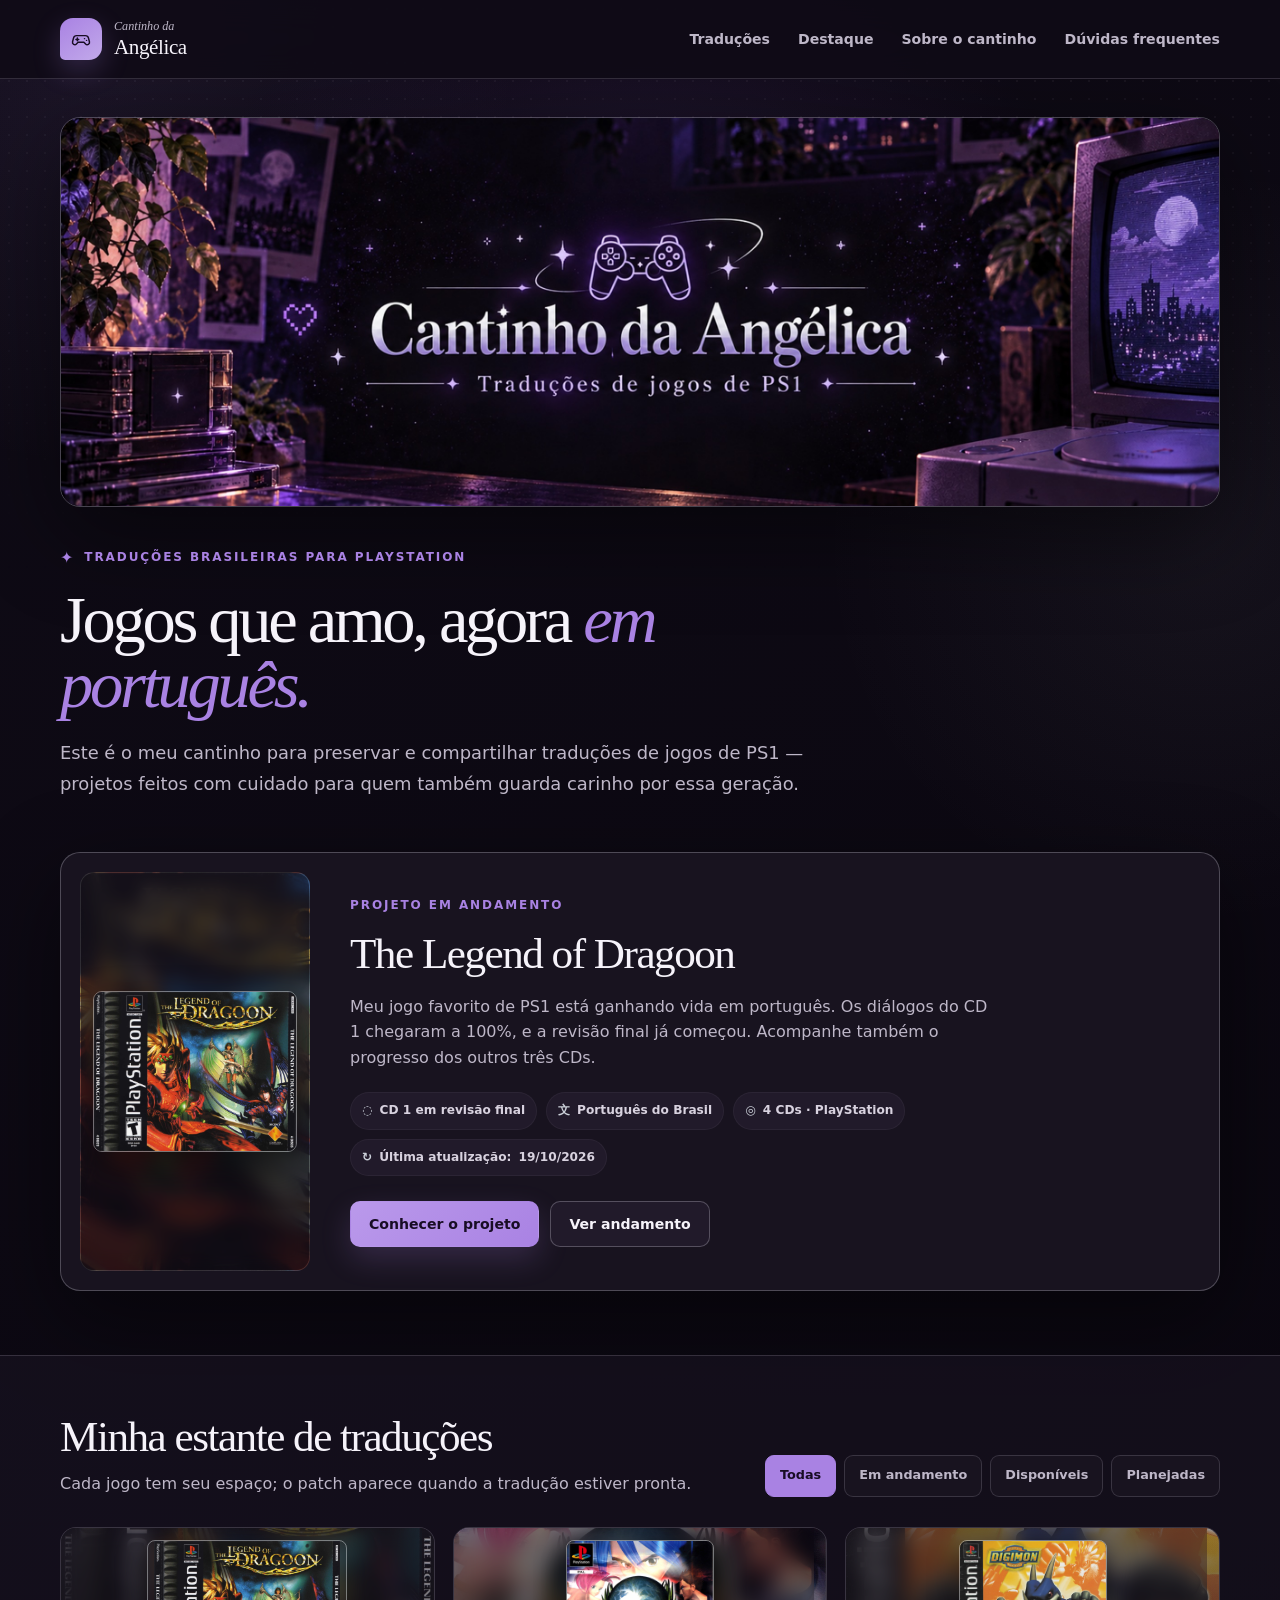
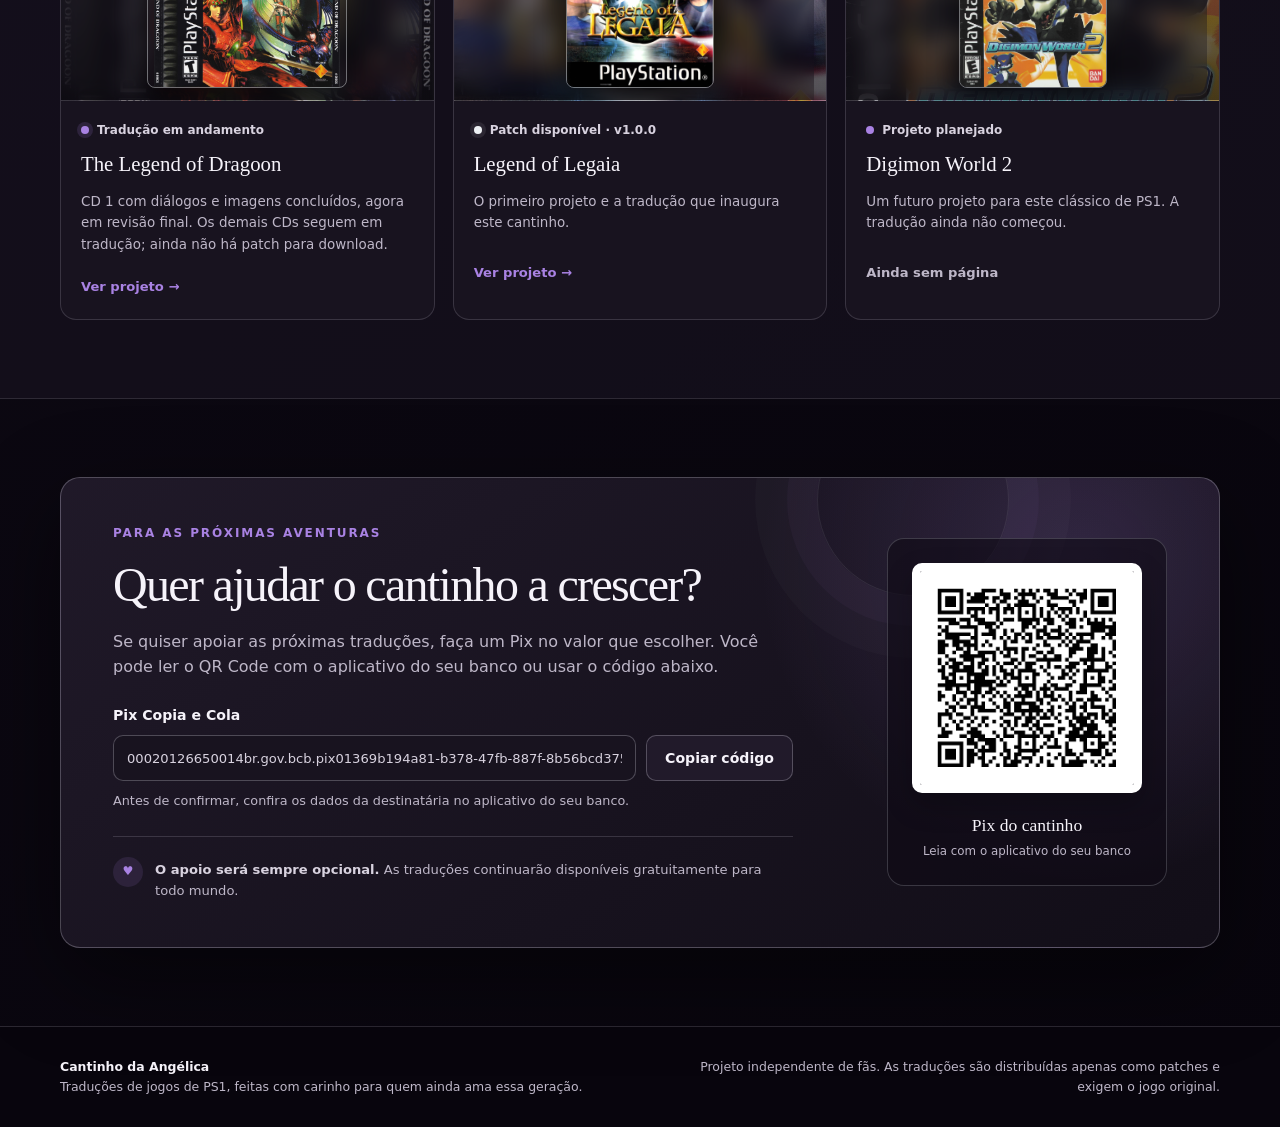
==== commit 7236c42a: "Atualiza progresso e capturas de The Legend of Dragoon" ====
--- a/index.html
+++ b/index.html
@@ -19,7 +19,7 @@
     <meta property="og:image:height" content="1440">
     <link rel="canonical" href="https://angelica1690.github.io/cantinho-da-angelica/">
     <link rel="icon" type="image/svg+xml" href="assets/favicon.svg">
-    <link rel="stylesheet" href="assets/styles.css?v=20261014-digimon-cover">
+    <link rel="stylesheet" href="assets/styles.css?v=20261019-dragoon-progress">
     <script type="application/ld+json">
       {
         "@context": "https://schema.org",
@@ -86,13 +86,13 @@
             <div class="featured-copy">
               <p class="section-label">Projeto em andamento</p>
               <h2 id="destaque-titulo">The Legend of Dragoon</h2>
-              <p>Meu jogo favorito de PS1 está ganhando vida em português. Acompanhe a tradução dos quatro CDs e veja as primeiras cenas dentro do jogo.</p>
+              <p>Meu jogo favorito de PS1 está ganhando vida em português. Os diálogos do CD 1 chegaram a 100%, e a revisão final já começou. Acompanhe também o progresso dos outros três CDs.</p>
 
               <ul class="project-facts" aria-label="Informações do projeto">
-                <li><span aria-hidden="true">◌</span> Em fase inicial</li>
+                <li><span aria-hidden="true">◌</span> CD 1 em revisão final</li>
                 <li><span aria-hidden="true">文</span> Português do Brasil</li>
                 <li><span aria-hidden="true">◎</span> 4 CDs · PlayStation</li>
-                <li><span aria-hidden="true">↻</span> Última atualização: <time datetime="2026-10-09">09/10/2026</time></li>
+                <li><span aria-hidden="true">↻</span> Última atualização: <time datetime="2026-10-19">19/10/2026</time></li>
               </ul>
 
               <div class="button-row">
@@ -127,7 +127,7 @@
               <div class="project-card-body">
                 <p class="project-status"><span class="status-dot status-dot-in-progress"></span> Tradução em andamento</p>
                 <h3>The Legend of Dragoon</h3>
-                <p>Quatro CDs em tradução, com menus e outros elementos já localizados. Ainda não há patch para download.</p>
+                <p>CD 1 com diálogos e imagens concluídos, agora em revisão final. Os demais CDs seguem em tradução; ainda não há patch para download.</p>
                 <a class="text-link" href="projetos/the-legend-of-dragoon/">Ver projeto <span aria-hidden="true">→</span></a>
               </div>
             </article>
--- a/assets/styles.css
+++ b/assets/styles.css
@@ -1272,6 +1272,59 @@
   border-radius: inherit;
 }
 
+.disc-review {
+  display: inline-block;
+  padding: 6px 10px;
+  margin: 14px 0 0;
+  border: 1px solid rgba(169, 130, 227, 0.34);
+  color: var(--purple);
+  background: rgba(169, 130, 227, 0.09);
+  border-radius: 999px;
+  font-size: 0.75rem;
+  font-weight: 700;
+}
+
+.project-update {
+  padding: 28px 32px;
+  margin-top: 24px;
+  border: 1px solid var(--line);
+  background: var(--surface-raised);
+  border-radius: 16px;
+}
+
+.project-update .section-label {
+  margin-bottom: 7px;
+}
+
+.project-update h3 {
+  margin: 0;
+  font-family: Georgia, "Times New Roman", serif;
+  font-size: 1.65rem;
+  font-weight: 500;
+}
+
+.project-update ul {
+  display: grid;
+  gap: 10px;
+  padding: 0;
+  margin: 20px 0 0;
+  list-style: none;
+}
+
+.project-update li {
+  position: relative;
+  padding-left: 22px;
+  color: var(--muted-strong);
+  font-size: 0.88rem;
+}
+
+.project-update li::before {
+  position: absolute;
+  left: 0;
+  content: "✦";
+  color: var(--purple);
+}
+
 .shared-progress {
   padding: 28px 32px;
   margin-top: 24px;
@@ -2148,6 +2201,7 @@
     margin-inline: auto;
   }
 
+  .project-update,
   .shared-progress {
     padding: 24px;
   }
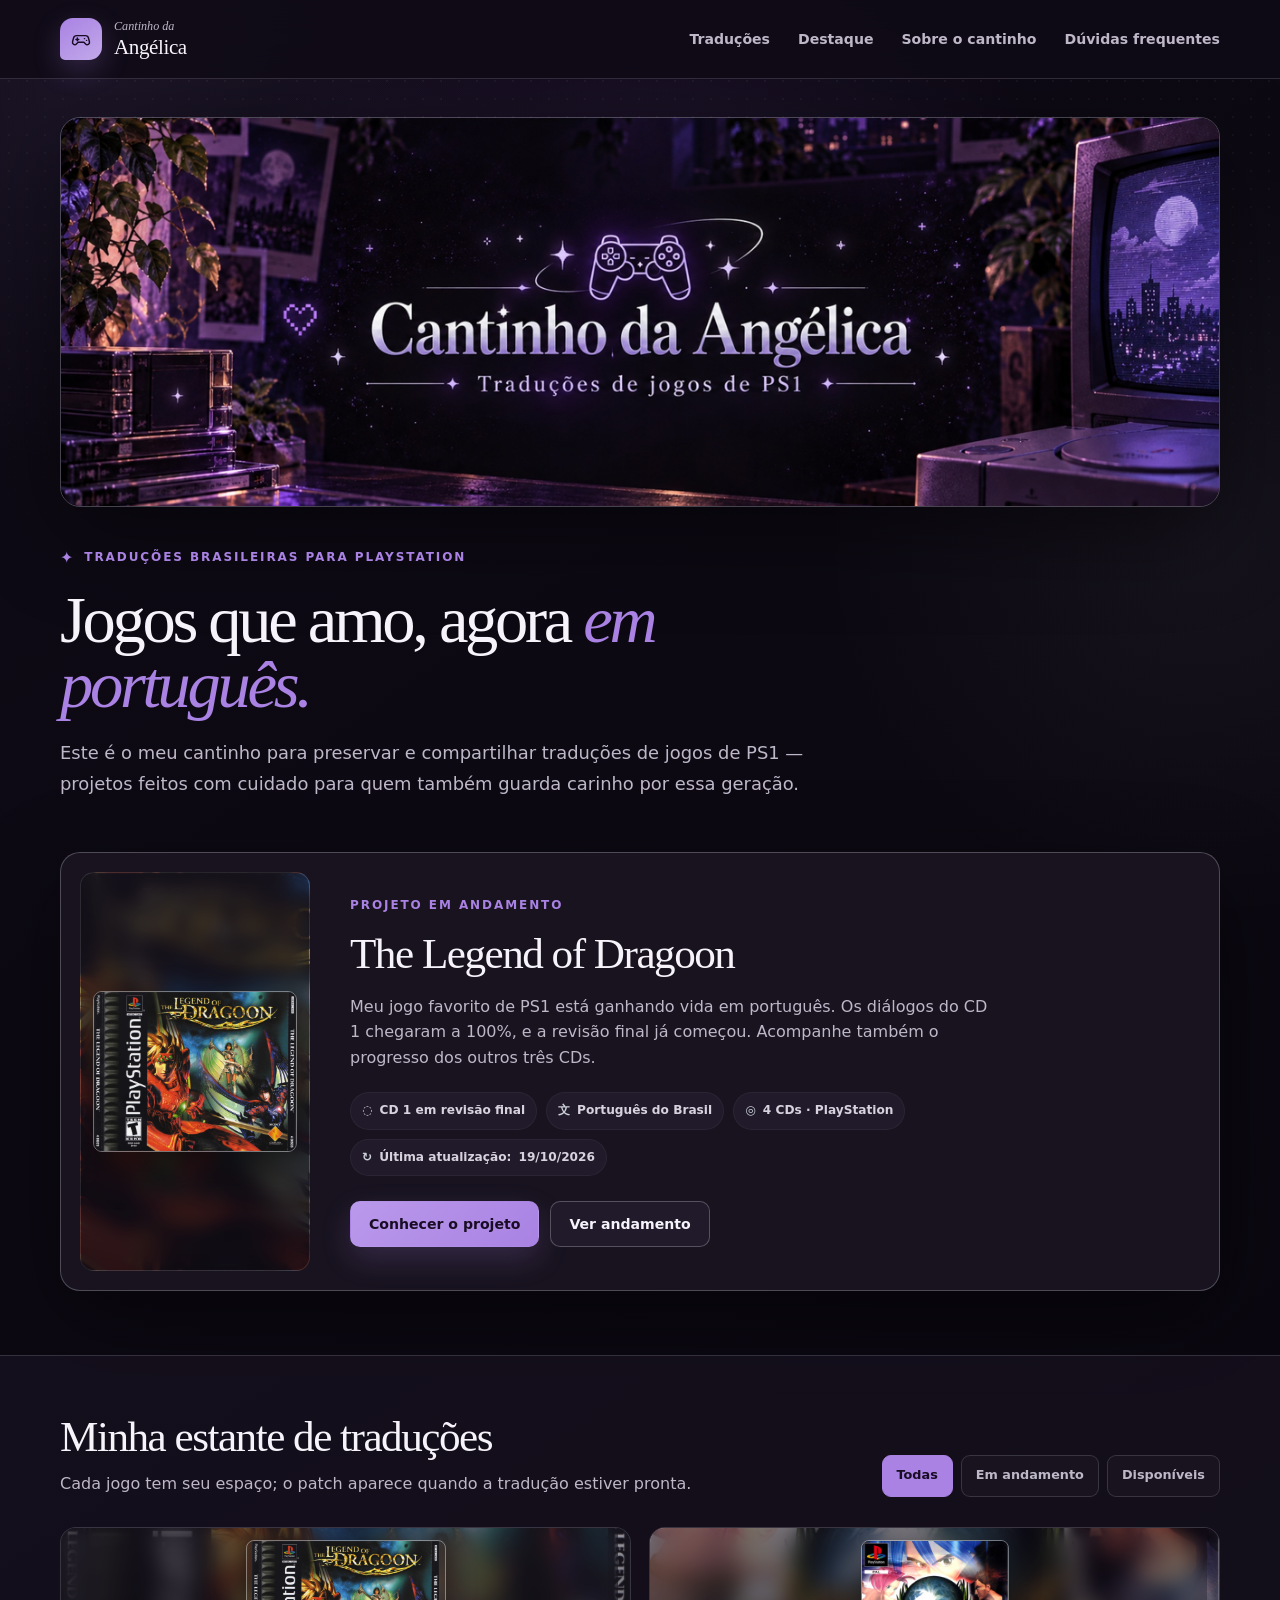
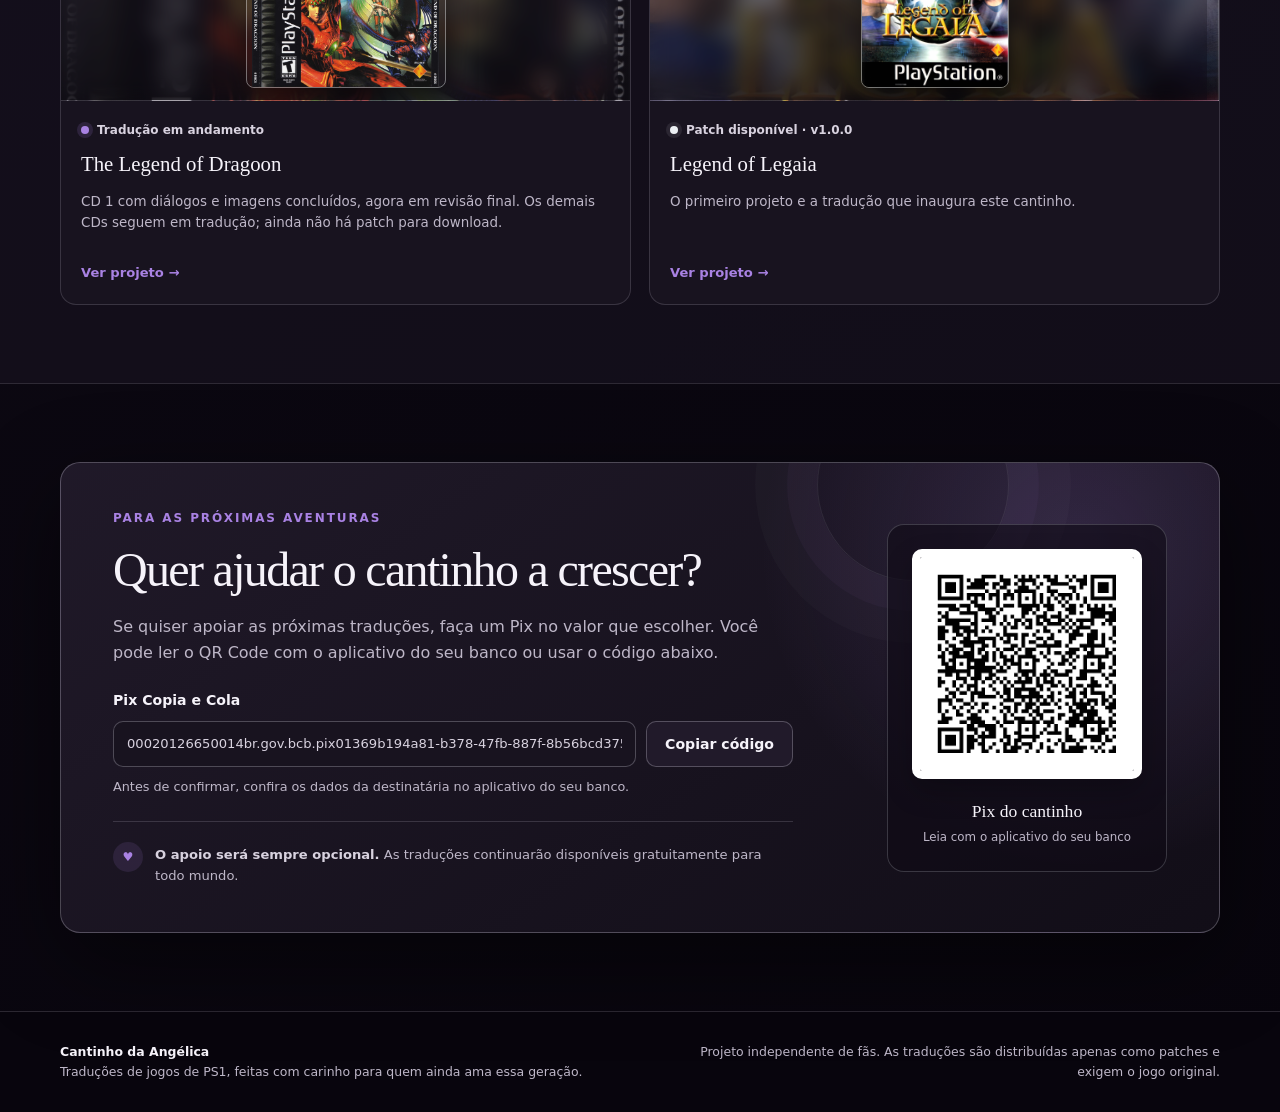
==== commit c1dc8971: "Remove projeto planejado e categoria Planejadas" ====
--- a/index.html
+++ b/index.html
@@ -19,7 +19,7 @@
     <meta property="og:image:height" content="1440">
     <link rel="canonical" href="https://angelica1690.github.io/cantinho-da-angelica/">
     <link rel="icon" type="image/svg+xml" href="assets/favicon.svg">
-    <link rel="stylesheet" href="assets/styles.css?v=20261019-dragoon-progress">
+    <link rel="stylesheet" href="assets/styles.css?v=20261020-estante">
     <script type="application/ld+json">
       {
         "@context": "https://schema.org",
@@ -115,7 +115,6 @@
               <button class="filter-button" type="button" data-filter="todos" aria-pressed="true">Todas</button>
               <button class="filter-button" type="button" data-filter="andamento" aria-pressed="false">Em andamento</button>
               <button class="filter-button" type="button" data-filter="disponivel" aria-pressed="false">Disponíveis</button>
-              <button class="filter-button" type="button" data-filter="planejado" aria-pressed="false">Planejadas</button>
             </div>
           </div>
 
@@ -141,18 +140,6 @@
                 <h3>Legend of Legaia</h3>
                 <p>O primeiro projeto e a tradução que inaugura este cantinho.</p>
                 <a class="text-link" href="projetos/legend-of-legaia/">Ver projeto <span aria-hidden="true">→</span></a>
-              </div>
-            </article>
-
-            <article class="project-card" data-status="planejado">
-              <div class="project-art project-art-with-cover project-art-digimon">
-                <img src="assets/digimon-world-2-cover.jpg" alt="Capa de Digimon World 2 para PlayStation" width="1409" height="1414" loading="lazy" decoding="async">
-              </div>
-              <div class="project-card-body">
-                <p class="project-status"><span class="status-dot status-dot-planned"></span> Projeto planejado</p>
-                <h3>Digimon World 2</h3>
-                <p>Um futuro projeto para este clássico de PS1. A tradução ainda não começou.</p>
-                <span class="text-link text-link-muted">Ainda sem página</span>
               </div>
             </article>
 
--- a/assets/styles.css
+++ b/assets/styles.css
@@ -652,7 +652,7 @@
 
 .project-grid {
   display: grid;
-  grid-template-columns: repeat(3, minmax(0, 1fr));
+  grid-template-columns: repeat(2, minmax(0, 1fr));
   gap: 18px;
 }
 
@@ -707,12 +707,6 @@
     url("legend-of-dragoon-cover.jpg") center / cover;
 }
 
-.project-art-digimon {
-  background:
-    linear-gradient(rgba(22, 15, 31, 0.38), rgba(10, 8, 14, 0.72)),
-    url("digimon-world-2-cover.jpg") center / cover;
-}
-
 .project-art-with-cover::after {
   z-index: 0;
   inset: 0;
@@ -815,11 +809,6 @@
   box-shadow: 0 0 0 4px rgba(203, 208, 217, 0.1);
 }
 
-.status-dot-planned {
-  background: var(--purple);
-  box-shadow: none;
-}
-
 .status-dot-in-progress {
   background: var(--purple);
   box-shadow: 0 0 0 4px rgba(169, 130, 227, 0.15);
@@ -835,10 +824,6 @@
 .text-link:hover,
 .text-link:focus-visible {
   color: #c4a9eb;
-}
-
-.text-link-muted {
-  color: var(--muted);
 }
 
 .empty-state {
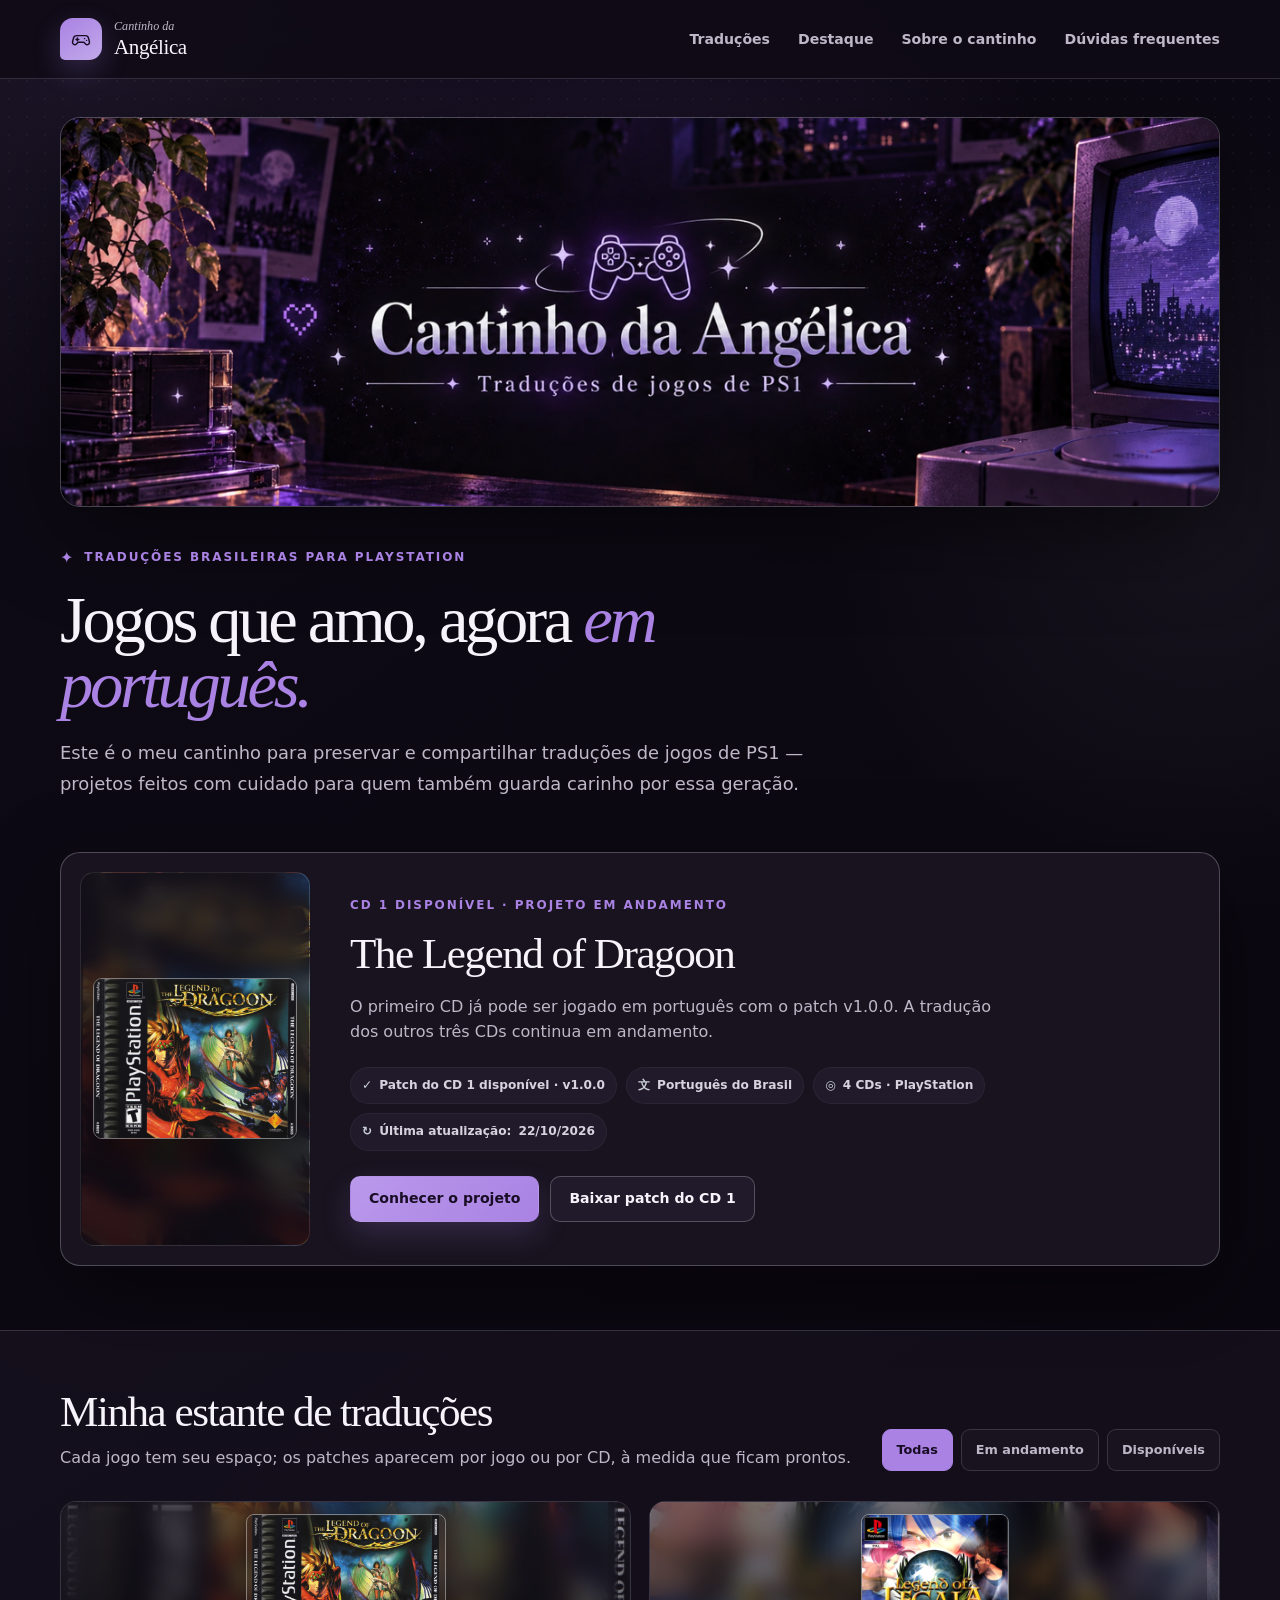
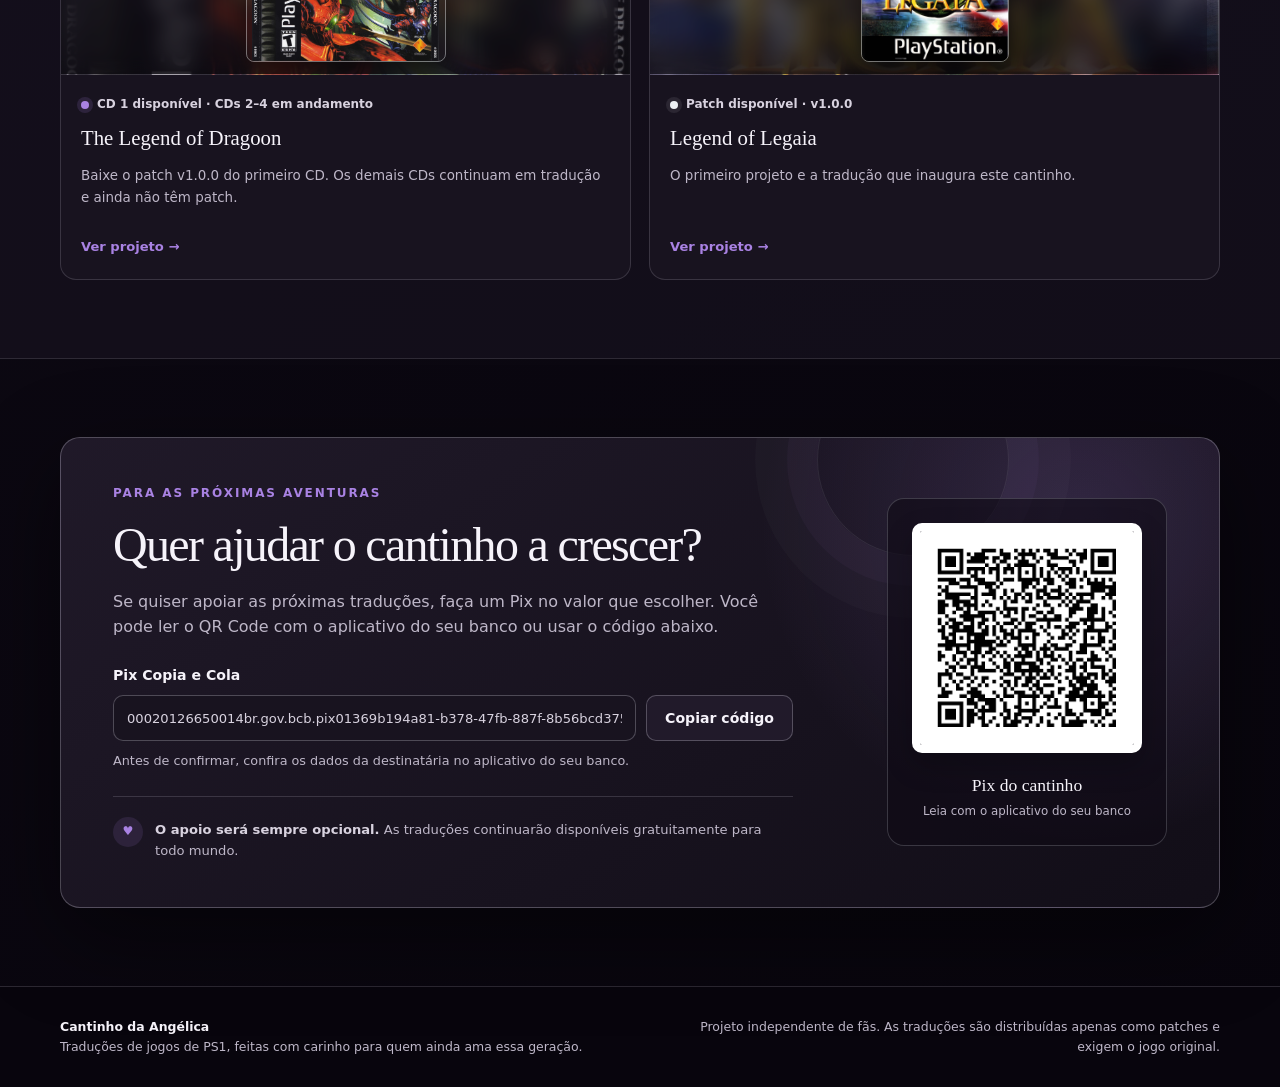
==== commit e86332d8: "Publish Dragoon CD1 translation patch" ====
--- a/index.html
+++ b/index.html
@@ -5,14 +5,14 @@
     <meta name="viewport" content="width=device-width, initial-scale=1">
     <meta name="google-site-verification" content="CRFIlTbaVrlHWmAw23Y2Emln3cuGSKt3KzIbkd3FCBA">
     <title>Cantinho da Angélica | Traduções de jogos de PS1 em português</title>
-    <meta name="description" content="Traduções brasileiras de jogos de PS1 feitas por Angélica. Baixe o patch de Legend of Legaia e acompanhe a tradução de The Legend of Dragoon.">
+    <meta name="description" content="Traduções brasileiras de jogos de PS1 feitas por Angélica. Baixe os patches de Legend of Legaia e do CD 1 de The Legend of Dragoon.">
     <meta name="author" content="Angélica">
     <meta name="theme-color" content="#0f0b16">
     <meta property="og:type" content="website">
     <meta property="og:locale" content="pt_BR">
     <meta property="og:site_name" content="Cantinho da Angélica">
     <meta property="og:title" content="Cantinho da Angélica | Traduções de jogos de PS1">
-    <meta property="og:description" content="Legend of Legaia já tem patch disponível; The Legend of Dragoon está em tradução. Projetos de PS1 em português feitos por Angélica.">
+    <meta property="og:description" content="Patches de Legend of Legaia e do CD 1 de The Legend of Dragoon disponíveis gratuitamente. Os demais CDs continuam em tradução.">
     <meta property="og:url" content="https://angelica1690.github.io/cantinho-da-angelica/">
     <meta property="og:image" content="https://angelica1690.github.io/cantinho-da-angelica/assets/banner-cantinho-da-angelica.jpg">
     <meta property="og:image:width" content="2560">
@@ -84,20 +84,20 @@
             </div>
 
             <div class="featured-copy">
-              <p class="section-label">Projeto em andamento</p>
+              <p class="section-label">CD 1 disponível · projeto em andamento</p>
               <h2 id="destaque-titulo">The Legend of Dragoon</h2>
-              <p>Meu jogo favorito de PS1 está ganhando vida em português. Os diálogos do CD 1 chegaram a 100%, e a revisão final já começou. Acompanhe também o progresso dos outros três CDs.</p>
+              <p>O primeiro CD já pode ser jogado em português com o patch v1.0.0. A tradução dos outros três CDs continua em andamento.</p>
 
               <ul class="project-facts" aria-label="Informações do projeto">
-                <li><span aria-hidden="true">◌</span> CD 1 em revisão final</li>
+                <li><span aria-hidden="true">✓</span> Patch do CD 1 disponível · v1.0.0</li>
                 <li><span aria-hidden="true">文</span> Português do Brasil</li>
                 <li><span aria-hidden="true">◎</span> 4 CDs · PlayStation</li>
-                <li><span aria-hidden="true">↻</span> Última atualização: <time datetime="2026-10-19">19/10/2026</time></li>
+                <li><span aria-hidden="true">↻</span> Última atualização: <time datetime="2026-10-22">22/10/2026</time></li>
               </ul>
 
               <div class="button-row">
                 <a class="button button-primary" href="projetos/the-legend-of-dragoon/">Conhecer o projeto</a>
-                <a class="button button-secondary" href="projetos/the-legend-of-dragoon/#andamento">Ver andamento</a>
+                <a class="button button-secondary" href="downloads/The_Legend_of_Dragoon_CD1_PT-BR_v1.0.0.zip" download>Baixar patch do CD 1</a>
               </div>
             </div>
           </article>
@@ -109,7 +109,7 @@
           <div class="section-heading">
             <div>
               <h2 id="biblioteca-titulo">Minha estante de traduções</h2>
-              <p>Cada jogo tem seu espaço; o patch aparece quando a tradução estiver pronta.</p>
+              <p>Cada jogo tem seu espaço; os patches aparecem por jogo ou por CD, à medida que ficam prontos.</p>
             </div>
             <div class="filters" aria-label="Filtrar traduções">
               <button class="filter-button" type="button" data-filter="todos" aria-pressed="true">Todas</button>
@@ -119,14 +119,14 @@
           </div>
 
           <div class="project-grid" aria-live="polite" data-project-grid>
-            <article class="project-card" data-status="andamento">
+            <article class="project-card" data-status="andamento disponivel">
               <div class="project-art project-art-with-cover project-art-dragoon">
                 <img src="assets/legend-of-dragoon-cover.jpg" alt="Capa de The Legend of Dragoon para PlayStation" width="2351" height="1844" loading="lazy" decoding="async">
               </div>
               <div class="project-card-body">
-                <p class="project-status"><span class="status-dot status-dot-in-progress"></span> Tradução em andamento</p>
+                <p class="project-status"><span class="status-dot status-dot-in-progress"></span> CD 1 disponível · CDs 2–4 em andamento</p>
                 <h3>The Legend of Dragoon</h3>
-                <p>CD 1 com diálogos e imagens concluídos, agora em revisão final. Os demais CDs seguem em tradução; ainda não há patch para download.</p>
+                <p>Baixe o patch v1.0.0 do primeiro CD. Os demais CDs continuam em tradução e ainda não têm patch.</p>
                 <a class="text-link" href="projetos/the-legend-of-dragoon/">Ver projeto <span aria-hidden="true">→</span></a>
               </div>
             </article>
@@ -190,6 +190,6 @@
       </div>
     </footer>
 
-    <script src="assets/main.js?v=20261009-dragoon" defer></script>
+    <script src="assets/main.js?v=20261022-dragoon-cd1" defer></script>
   </body>
 </html>
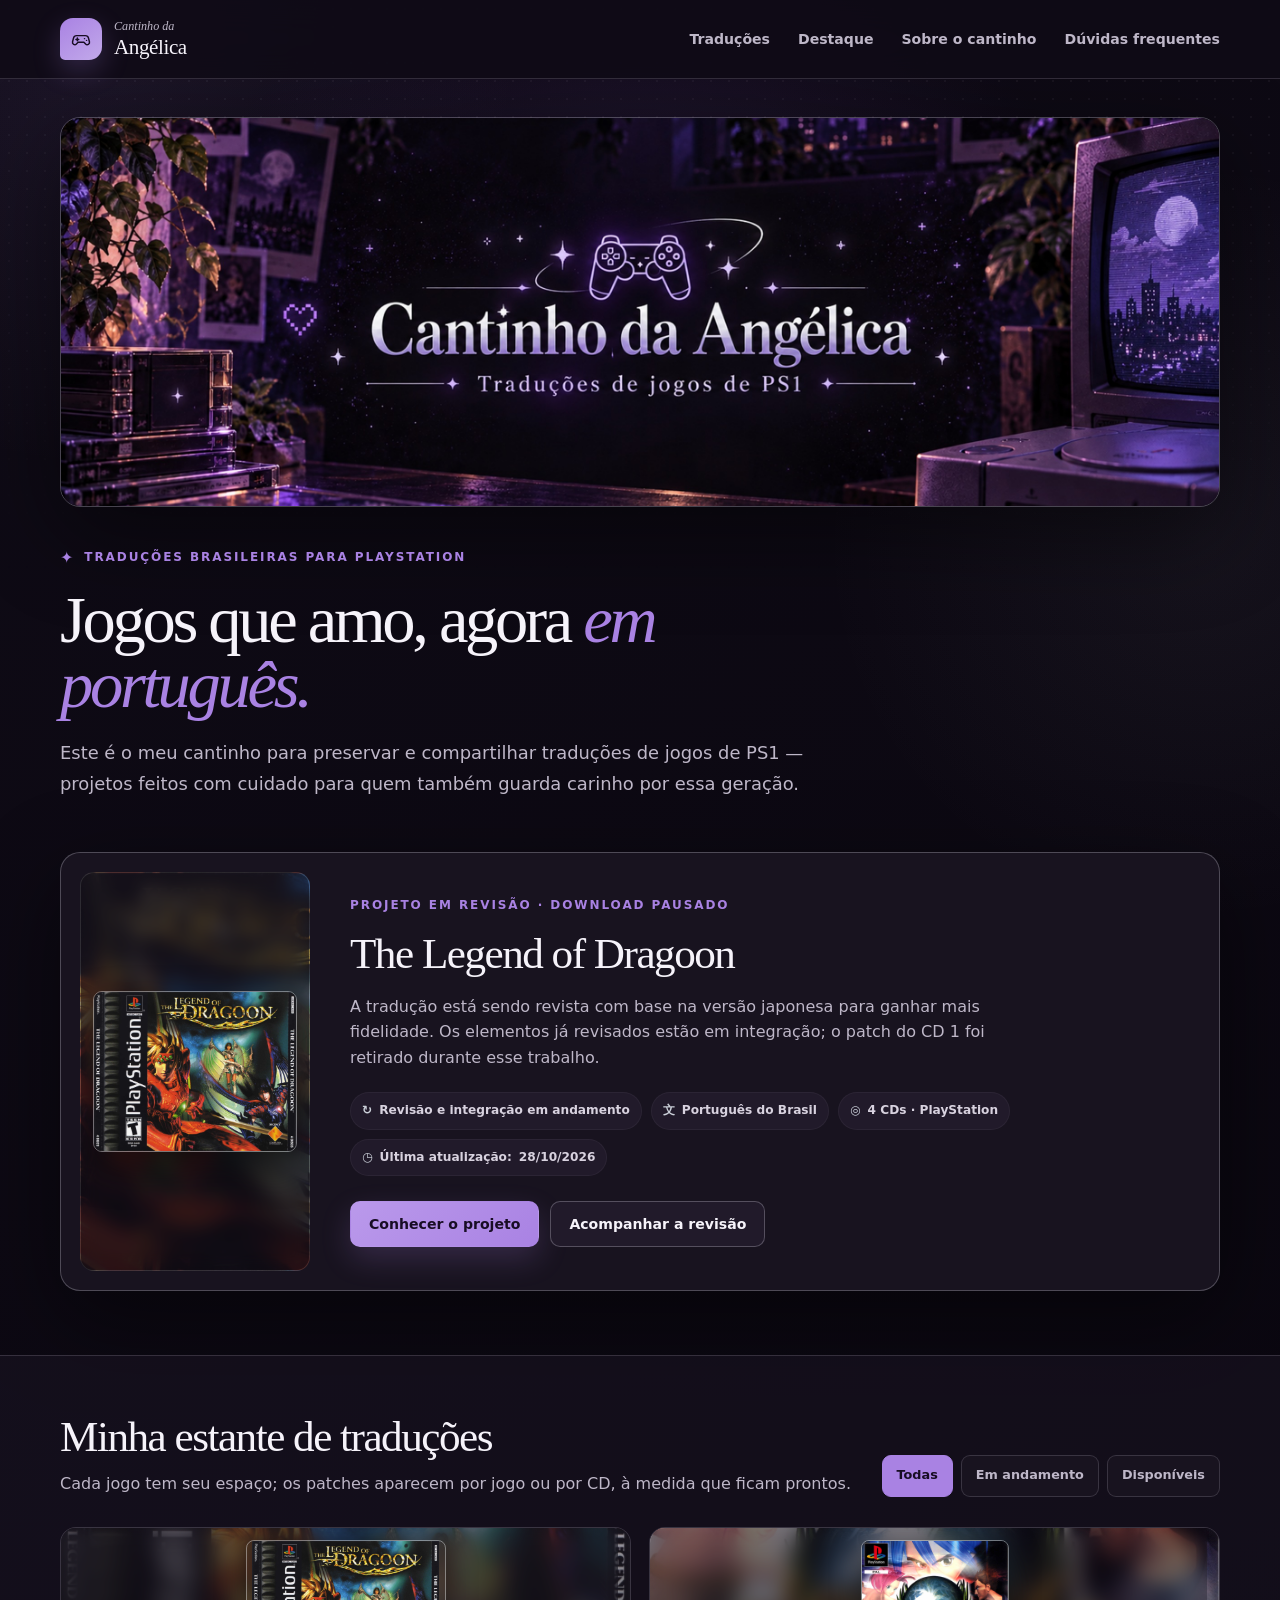
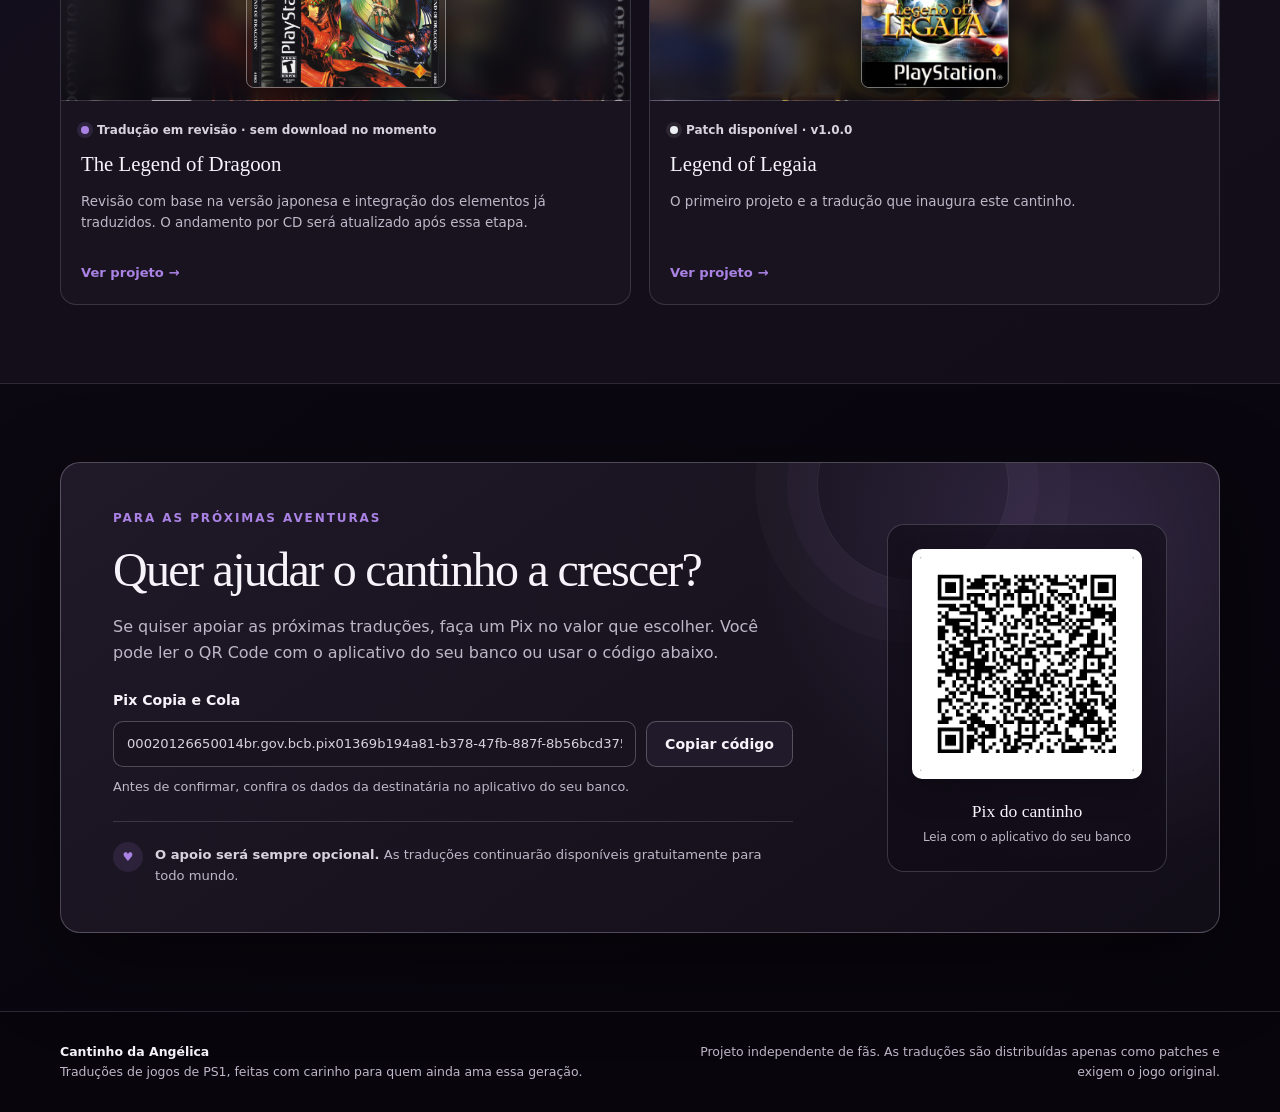
==== commit 17d3b251: "Pause Dragoon patch for translation review" ====
--- a/index.html
+++ b/index.html
@@ -5,21 +5,21 @@
     <meta name="viewport" content="width=device-width, initial-scale=1">
     <meta name="google-site-verification" content="CRFIlTbaVrlHWmAw23Y2Emln3cuGSKt3KzIbkd3FCBA">
     <title>Cantinho da Angélica | Traduções de jogos de PS1 em português</title>
-    <meta name="description" content="Traduções brasileiras de jogos de PS1 feitas por Angélica. Baixe os patches de Legend of Legaia e do CD 1 de The Legend of Dragoon.">
+    <meta name="description" content="Traduções brasileiras de jogos de PS1 feitas por Angélica. Baixe o patch de Legend of Legaia e acompanhe a revisão de The Legend of Dragoon.">
     <meta name="author" content="Angélica">
     <meta name="theme-color" content="#0f0b16">
     <meta property="og:type" content="website">
     <meta property="og:locale" content="pt_BR">
     <meta property="og:site_name" content="Cantinho da Angélica">
     <meta property="og:title" content="Cantinho da Angélica | Traduções de jogos de PS1">
-    <meta property="og:description" content="Patches de Legend of Legaia e do CD 1 de The Legend of Dragoon disponíveis gratuitamente. Os demais CDs continuam em tradução.">
+    <meta property="og:description" content="Legend of Legaia tem patch disponível; The Legend of Dragoon está em revisão e, por enquanto, sem download.">
     <meta property="og:url" content="https://angelica1690.github.io/cantinho-da-angelica/">
     <meta property="og:image" content="https://angelica1690.github.io/cantinho-da-angelica/assets/banner-cantinho-da-angelica.jpg">
     <meta property="og:image:width" content="2560">
     <meta property="og:image:height" content="1440">
     <link rel="canonical" href="https://angelica1690.github.io/cantinho-da-angelica/">
     <link rel="icon" type="image/svg+xml" href="assets/favicon.svg">
-    <link rel="stylesheet" href="assets/styles.css?v=20261020-estante">
+    <link rel="stylesheet" href="assets/styles.css?v=20261028-dragoon-review">
     <script type="application/ld+json">
       {
         "@context": "https://schema.org",
@@ -84,20 +84,20 @@
             </div>
 
             <div class="featured-copy">
-              <p class="section-label">CD 1 disponível · projeto em andamento</p>
+              <p class="section-label">Projeto em revisão · download pausado</p>
               <h2 id="destaque-titulo">The Legend of Dragoon</h2>
-              <p>O primeiro CD já pode ser jogado em português com o patch v1.0.0. A tradução dos outros três CDs continua em andamento.</p>
+              <p>A tradução está sendo revista com base na versão japonesa para ganhar mais fidelidade. Os elementos já revisados estão em integração; o patch do CD 1 foi retirado durante esse trabalho.</p>
 
               <ul class="project-facts" aria-label="Informações do projeto">
-                <li><span aria-hidden="true">✓</span> Patch do CD 1 disponível · v1.0.0</li>
+                <li><span aria-hidden="true">↻</span> Revisão e integração em andamento</li>
                 <li><span aria-hidden="true">文</span> Português do Brasil</li>
                 <li><span aria-hidden="true">◎</span> 4 CDs · PlayStation</li>
-                <li><span aria-hidden="true">↻</span> Última atualização: <time datetime="2026-10-22">22/10/2026</time></li>
+                <li><span aria-hidden="true">◷</span> Última atualização: <time datetime="2026-10-28">28/10/2026</time></li>
               </ul>
 
               <div class="button-row">
                 <a class="button button-primary" href="projetos/the-legend-of-dragoon/">Conhecer o projeto</a>
-                <a class="button button-secondary" href="downloads/The_Legend_of_Dragoon_CD1_PT-BR_v1.0.0.zip" download>Baixar patch do CD 1</a>
+                <a class="button button-secondary" href="projetos/the-legend-of-dragoon/#andamento">Acompanhar a revisão</a>
               </div>
             </div>
           </article>
@@ -119,14 +119,14 @@
           </div>
 
           <div class="project-grid" aria-live="polite" data-project-grid>
-            <article class="project-card" data-status="andamento disponivel">
+            <article class="project-card" data-status="andamento">
               <div class="project-art project-art-with-cover project-art-dragoon">
                 <img src="assets/legend-of-dragoon-cover.jpg" alt="Capa de The Legend of Dragoon para PlayStation" width="2351" height="1844" loading="lazy" decoding="async">
               </div>
               <div class="project-card-body">
-                <p class="project-status"><span class="status-dot status-dot-in-progress"></span> CD 1 disponível · CDs 2–4 em andamento</p>
+                <p class="project-status"><span class="status-dot status-dot-in-progress"></span> Tradução em revisão · sem download no momento</p>
                 <h3>The Legend of Dragoon</h3>
-                <p>Baixe o patch v1.0.0 do primeiro CD. Os demais CDs continuam em tradução e ainda não têm patch.</p>
+                <p>Revisão com base na versão japonesa e integração dos elementos já traduzidos. O andamento por CD será atualizado após essa etapa.</p>
                 <a class="text-link" href="projetos/the-legend-of-dragoon/">Ver projeto <span aria-hidden="true">→</span></a>
               </div>
             </article>
--- a/assets/styles.css
+++ b/assets/styles.css
@@ -1310,6 +1310,17 @@
   color: var(--purple);
 }
 
+.project-update-note {
+  margin: 18px 0 0;
+  color: var(--muted-strong);
+  font-size: 0.88rem;
+  line-height: 1.7;
+}
+
+.project-update-note + .project-update-note {
+  margin-top: 10px;
+}
+
 .shared-progress {
   padding: 28px 32px;
   margin-top: 24px;
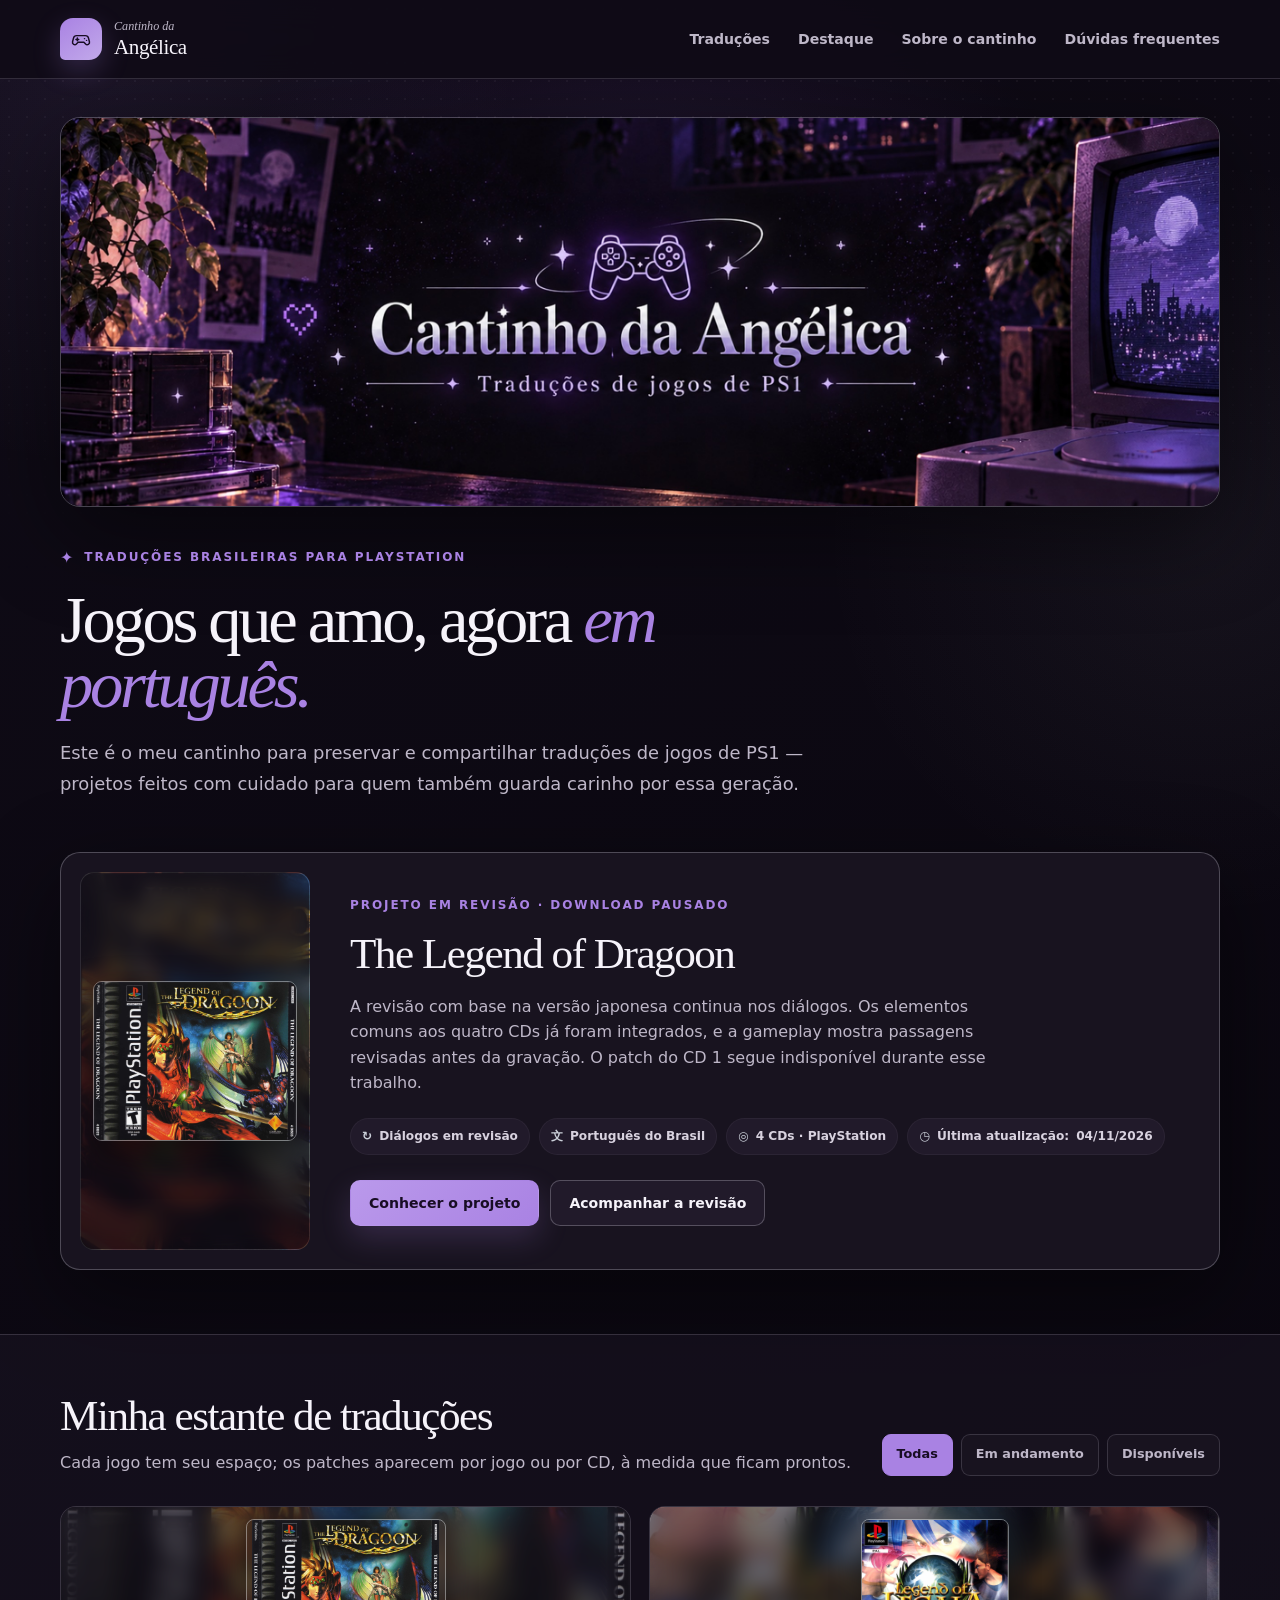
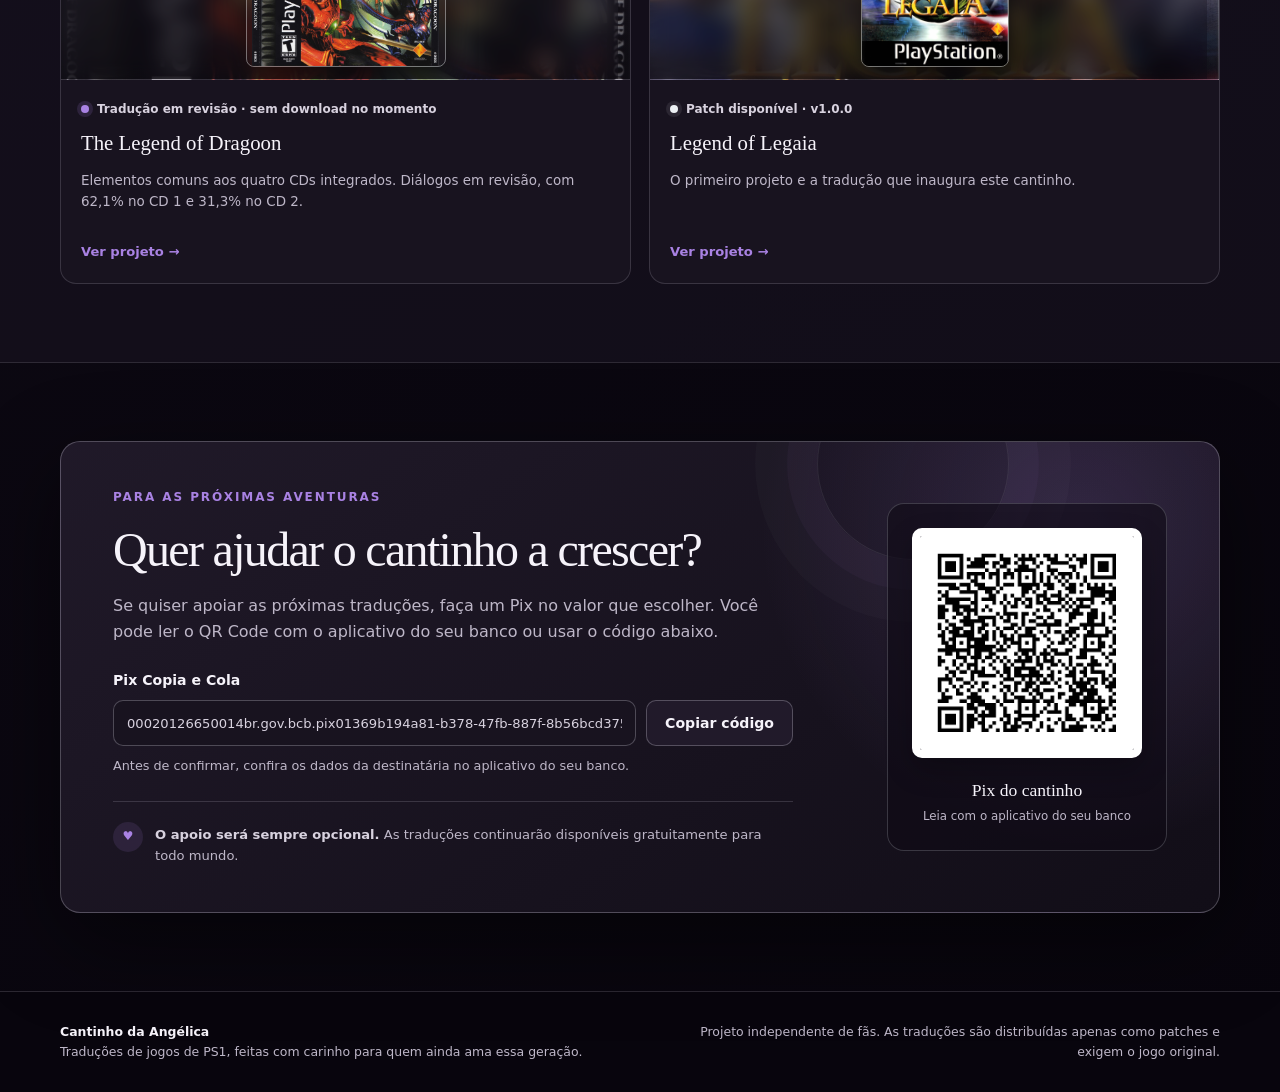
==== commit fab31c21: "Atualiza andamento de Dragoon e inclui gameplay" ====
--- a/index.html
+++ b/index.html
@@ -19,7 +19,7 @@
     <meta property="og:image:height" content="1440">
     <link rel="canonical" href="https://angelica1690.github.io/cantinho-da-angelica/">
     <link rel="icon" type="image/svg+xml" href="assets/favicon.svg">
-    <link rel="stylesheet" href="assets/styles.css?v=20261028-dragoon-review">
+    <link rel="stylesheet" href="assets/styles.css?v=20261104-dragoon-gameplay">
     <script type="application/ld+json">
       {
         "@context": "https://schema.org",
@@ -86,13 +86,13 @@
             <div class="featured-copy">
               <p class="section-label">Projeto em revisão · download pausado</p>
               <h2 id="destaque-titulo">The Legend of Dragoon</h2>
-              <p>A tradução está sendo revista com base na versão japonesa para ganhar mais fidelidade. Os elementos já revisados estão em integração; o patch do CD 1 foi retirado durante esse trabalho.</p>
+              <p>A revisão com base na versão japonesa continua nos diálogos. Os elementos comuns aos quatro CDs já foram integrados, e a gameplay mostra passagens revisadas antes da gravação. O patch do CD 1 segue indisponível durante esse trabalho.</p>
 
               <ul class="project-facts" aria-label="Informações do projeto">
-                <li><span aria-hidden="true">↻</span> Revisão e integração em andamento</li>
+                <li><span aria-hidden="true">↻</span> Diálogos em revisão</li>
                 <li><span aria-hidden="true">文</span> Português do Brasil</li>
                 <li><span aria-hidden="true">◎</span> 4 CDs · PlayStation</li>
-                <li><span aria-hidden="true">◷</span> Última atualização: <time datetime="2026-10-28">28/10/2026</time></li>
+                <li><span aria-hidden="true">◷</span> Última atualização: <time datetime="2026-11-04">04/11/2026</time></li>
               </ul>
 
               <div class="button-row">
@@ -126,7 +126,7 @@
               <div class="project-card-body">
                 <p class="project-status"><span class="status-dot status-dot-in-progress"></span> Tradução em revisão · sem download no momento</p>
                 <h3>The Legend of Dragoon</h3>
-                <p>Revisão com base na versão japonesa e integração dos elementos já traduzidos. O andamento por CD será atualizado após essa etapa.</p>
+                <p>Elementos comuns aos quatro CDs integrados. Diálogos em revisão, com 62,1% no CD 1 e 31,3% no CD 2.</p>
                 <a class="text-link" href="projetos/the-legend-of-dragoon/">Ver projeto <span aria-hidden="true">→</span></a>
               </div>
             </article>
--- a/assets/styles.css
+++ b/assets/styles.css
@@ -1377,6 +1377,24 @@
   color: var(--text);
 }
 
+.gameplay-player {
+  width: min(100%, 960px);
+  aspect-ratio: 16 / 9;
+  overflow: hidden;
+  margin-top: 34px;
+  border: 1px solid var(--line-strong);
+  background: #08060d;
+  border-radius: 16px;
+  box-shadow: var(--shadow);
+}
+
+.gameplay-player iframe {
+  display: block;
+  width: 100%;
+  height: 100%;
+  border: 0;
+}
+
 .gallery-section {
   background: rgba(33, 26, 42, 0.42);
 }
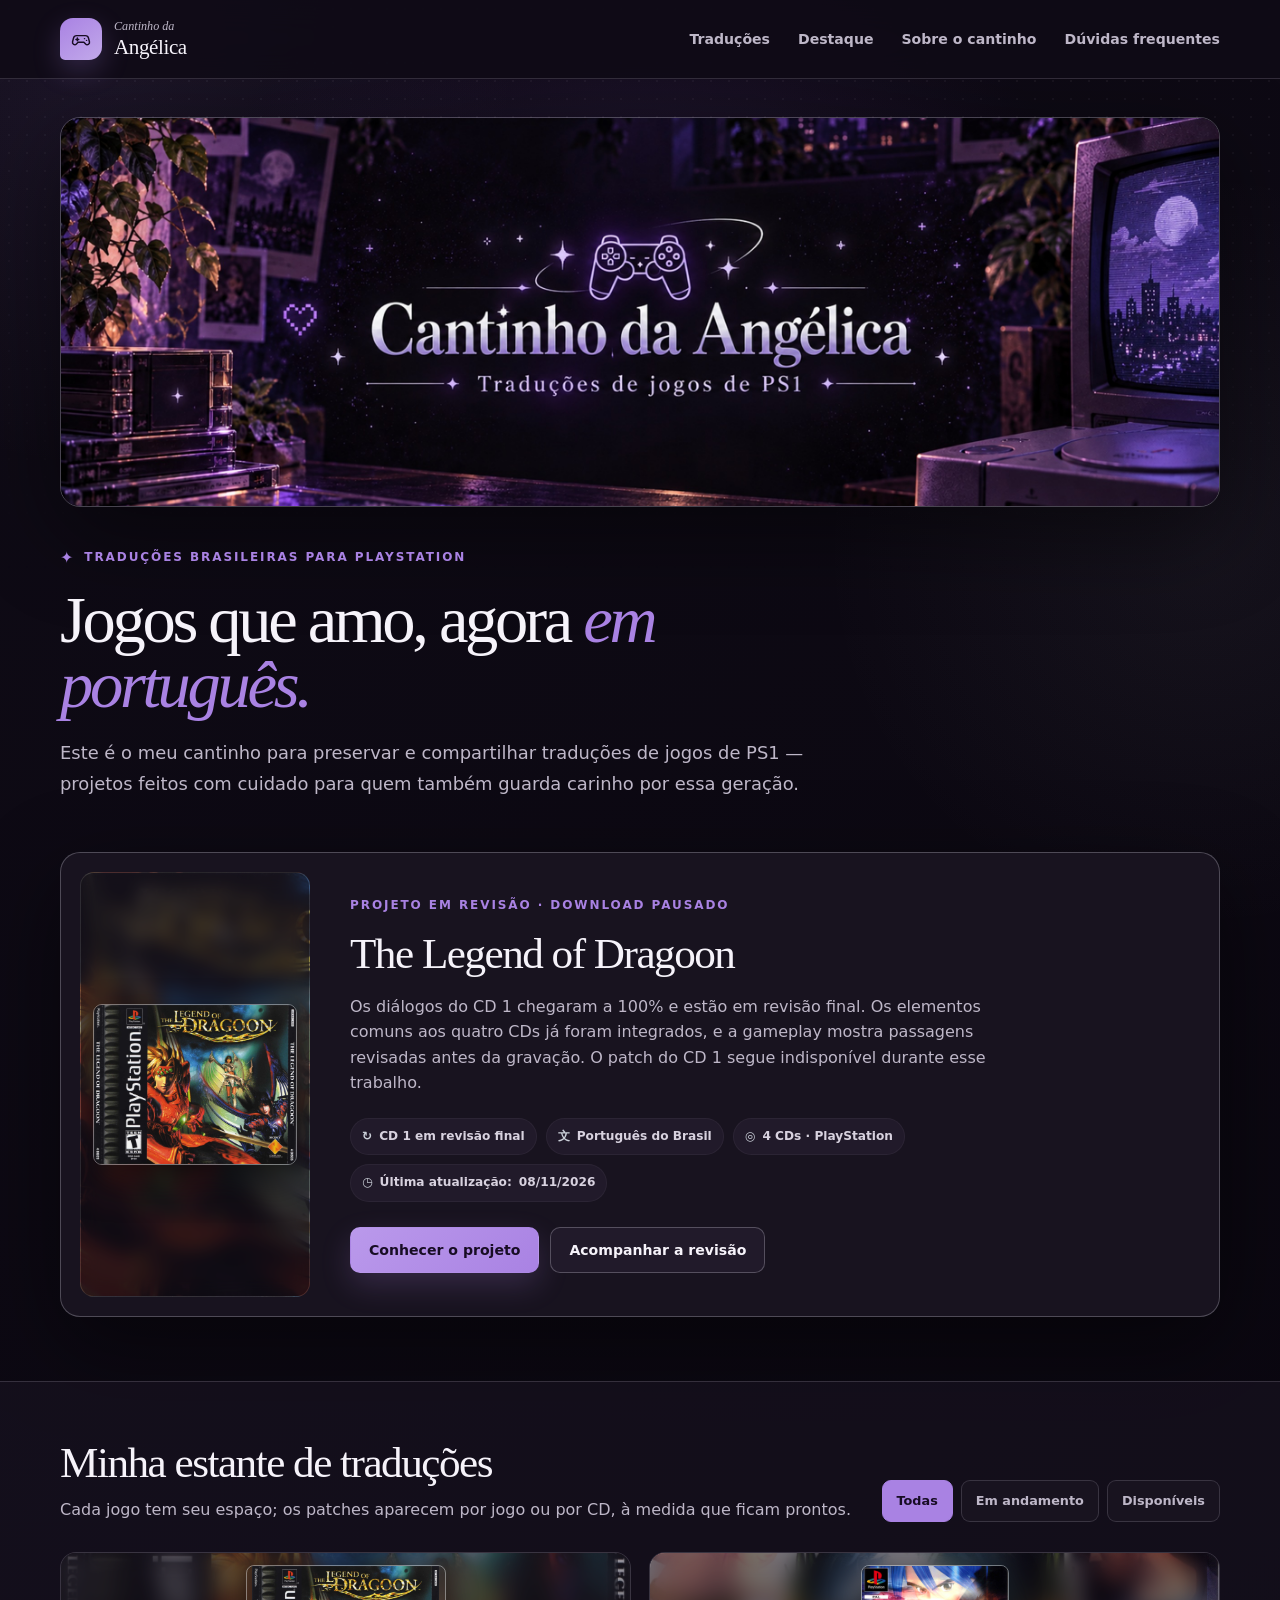
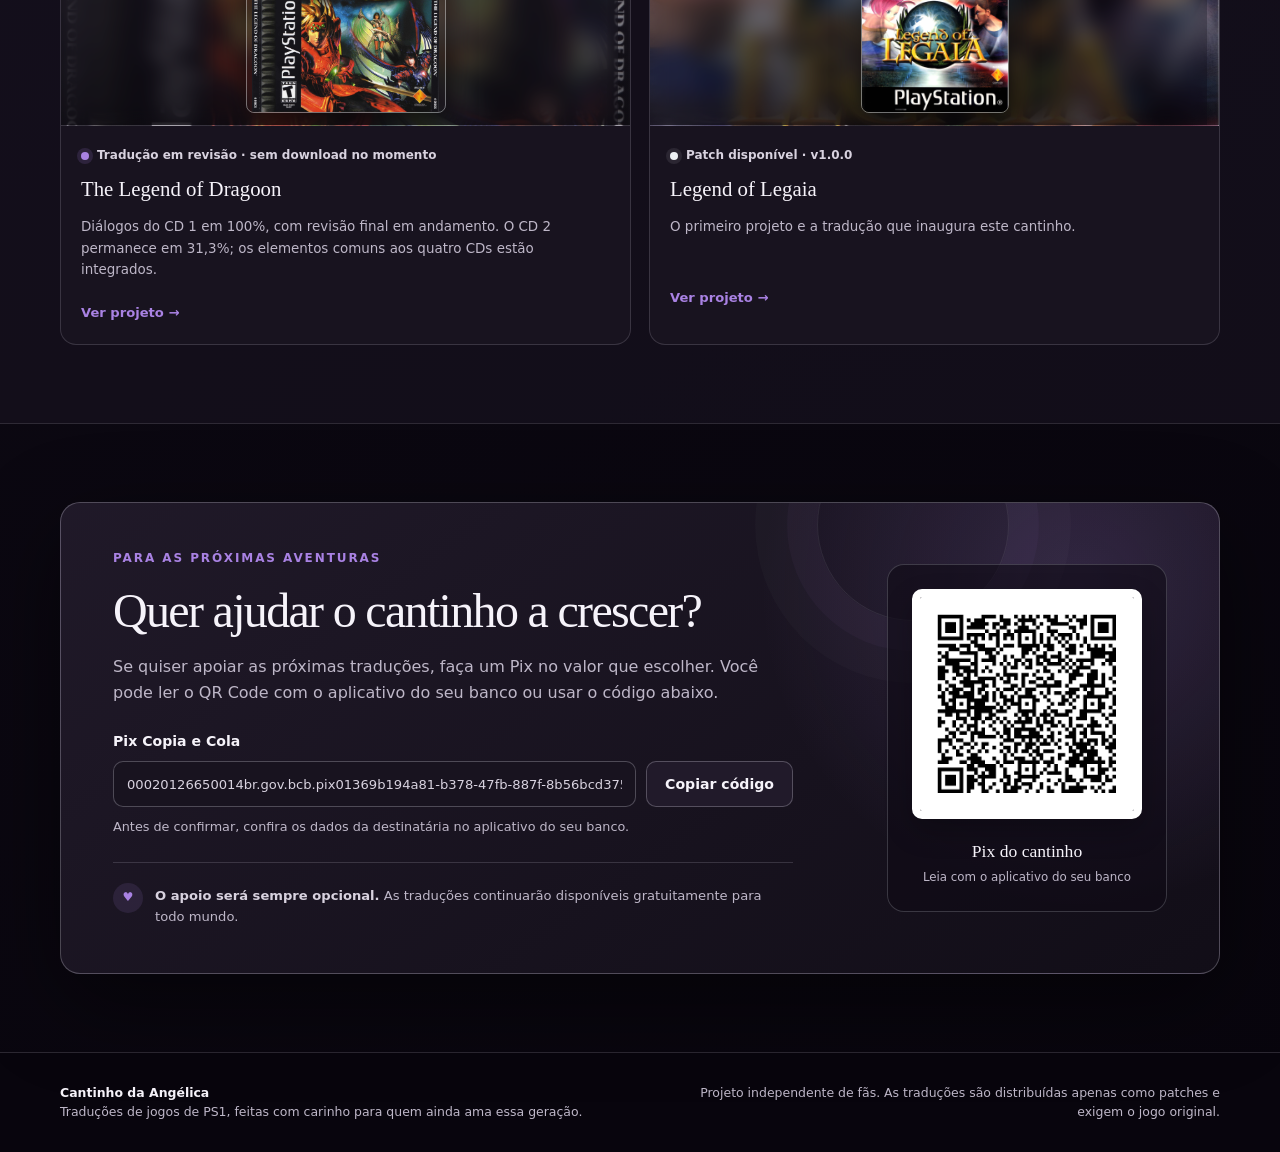
==== commit f127b45f: "Atualiza CD 1 de Dragoon para revisao final" ====
--- a/index.html
+++ b/index.html
@@ -86,13 +86,13 @@
             <div class="featured-copy">
               <p class="section-label">Projeto em revisão · download pausado</p>
               <h2 id="destaque-titulo">The Legend of Dragoon</h2>
-              <p>A revisão com base na versão japonesa continua nos diálogos. Os elementos comuns aos quatro CDs já foram integrados, e a gameplay mostra passagens revisadas antes da gravação. O patch do CD 1 segue indisponível durante esse trabalho.</p>
+              <p>Os diálogos do CD 1 chegaram a 100% e estão em revisão final. Os elementos comuns aos quatro CDs já foram integrados, e a gameplay mostra passagens revisadas antes da gravação. O patch do CD 1 segue indisponível durante esse trabalho.</p>
 
               <ul class="project-facts" aria-label="Informações do projeto">
-                <li><span aria-hidden="true">↻</span> Diálogos em revisão</li>
+                <li><span aria-hidden="true">↻</span> CD 1 em revisão final</li>
                 <li><span aria-hidden="true">文</span> Português do Brasil</li>
                 <li><span aria-hidden="true">◎</span> 4 CDs · PlayStation</li>
-                <li><span aria-hidden="true">◷</span> Última atualização: <time datetime="2026-11-04">04/11/2026</time></li>
+                <li><span aria-hidden="true">◷</span> Última atualização: <time datetime="2026-11-08">08/11/2026</time></li>
               </ul>
 
               <div class="button-row">
@@ -126,7 +126,7 @@
               <div class="project-card-body">
                 <p class="project-status"><span class="status-dot status-dot-in-progress"></span> Tradução em revisão · sem download no momento</p>
                 <h3>The Legend of Dragoon</h3>
-                <p>Elementos comuns aos quatro CDs integrados. Diálogos em revisão, com 62,1% no CD 1 e 31,3% no CD 2.</p>
+                <p>Diálogos do CD 1 em 100%, com revisão final em andamento. O CD 2 permanece em 31,3%; os elementos comuns aos quatro CDs estão integrados.</p>
                 <a class="text-link" href="projetos/the-legend-of-dragoon/">Ver projeto <span aria-hidden="true">→</span></a>
               </div>
             </article>
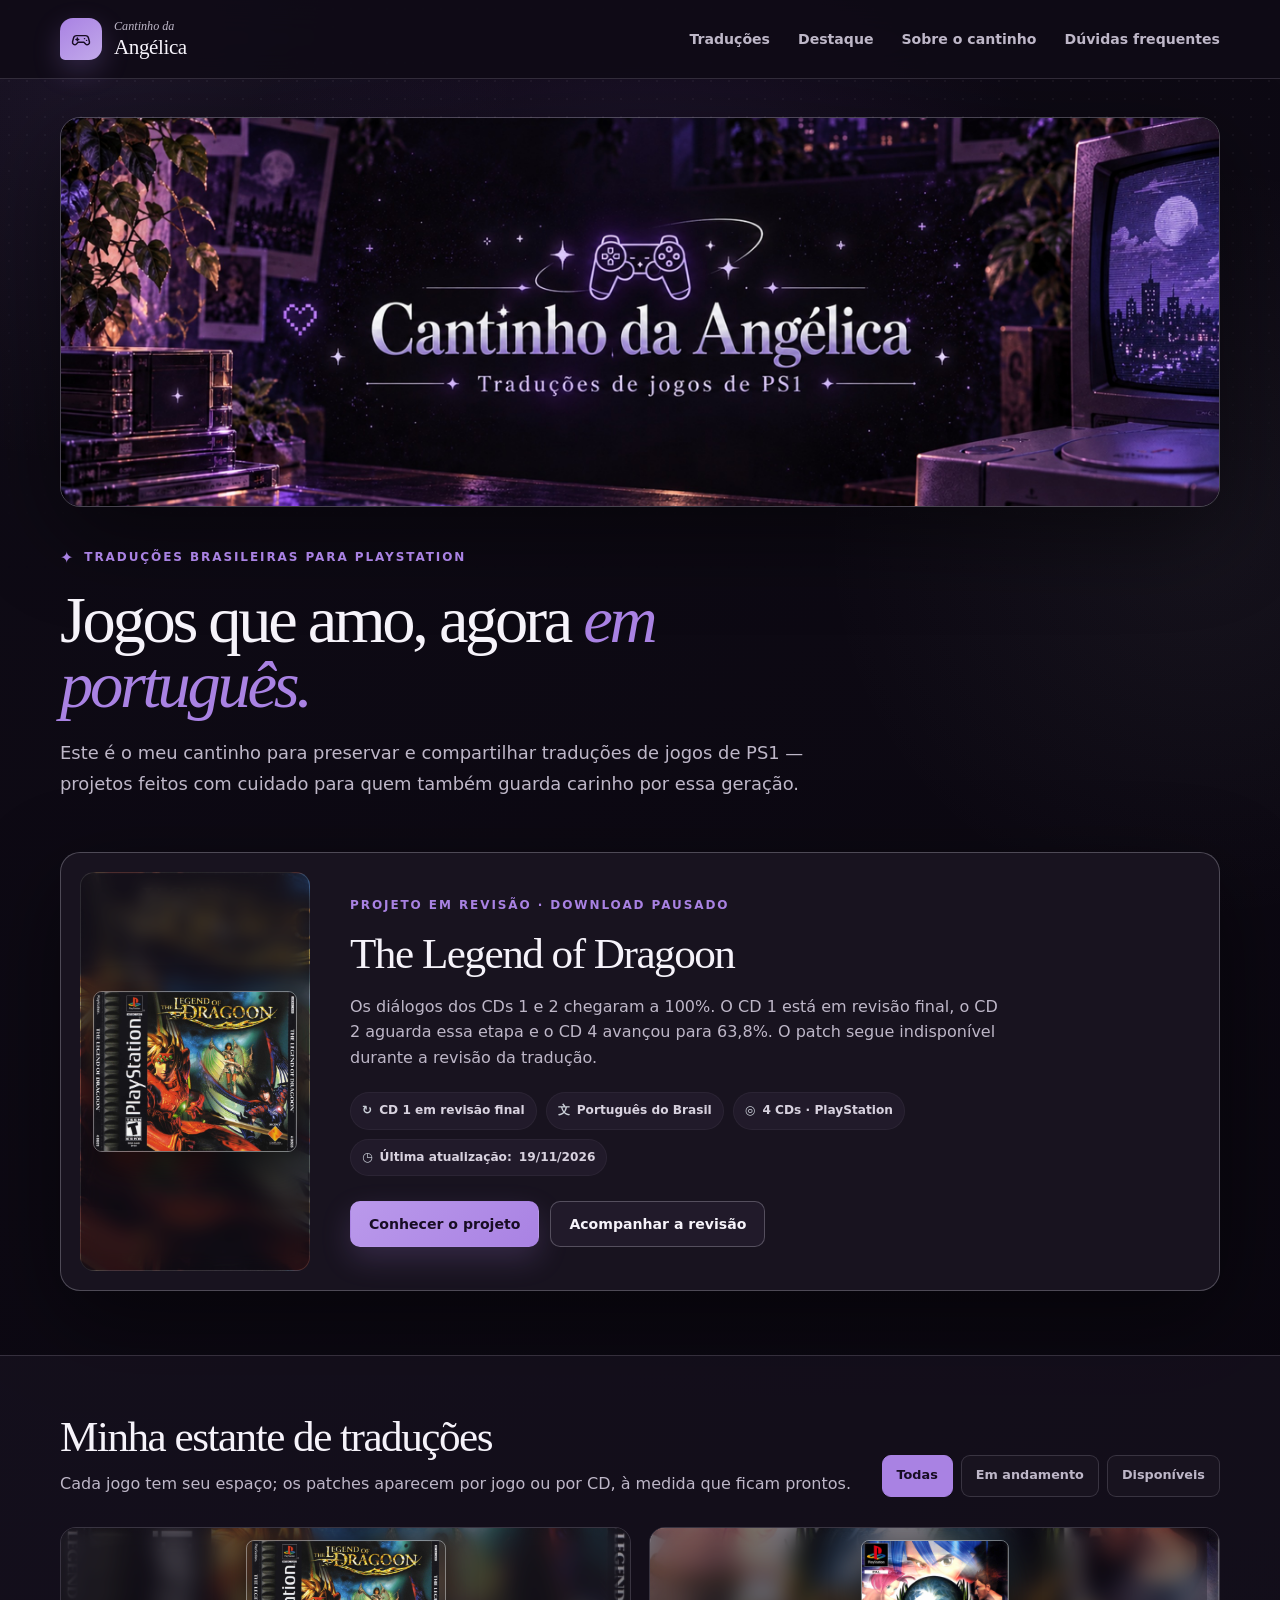
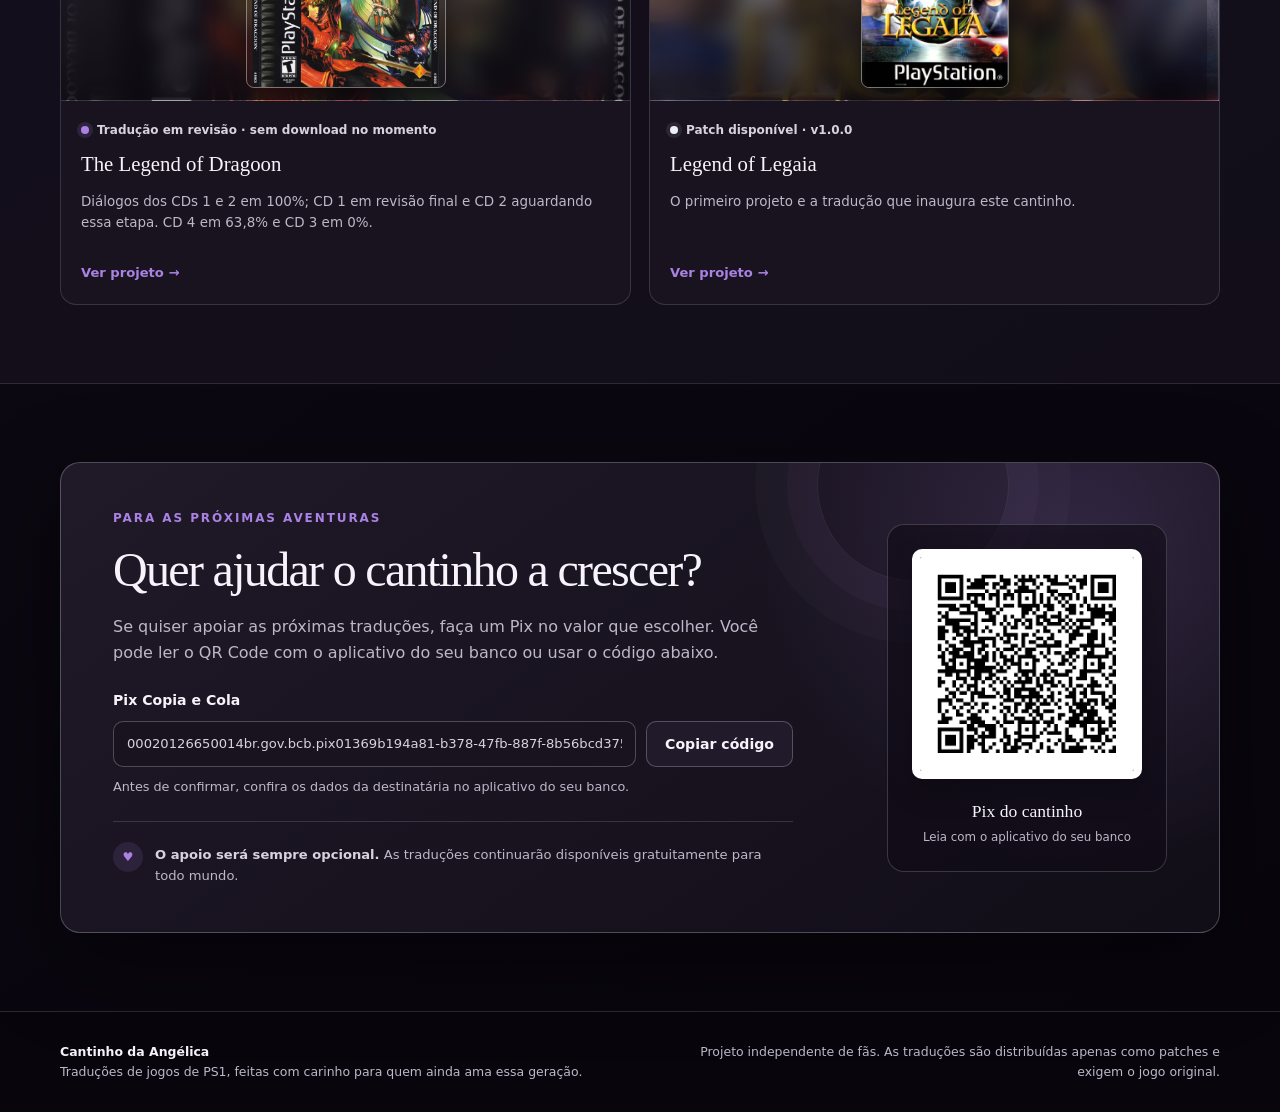
==== commit ab2cf0f9: "Atualiza progresso dos CDs 2 e 4 de Dragoon" ====
--- a/index.html
+++ b/index.html
@@ -86,13 +86,13 @@
             <div class="featured-copy">
               <p class="section-label">Projeto em revisão · download pausado</p>
               <h2 id="destaque-titulo">The Legend of Dragoon</h2>
-              <p>Os diálogos do CD 1 chegaram a 100% e estão em revisão final. Os elementos comuns aos quatro CDs já foram integrados, e a gameplay mostra passagens revisadas antes da gravação. O patch do CD 1 segue indisponível durante esse trabalho.</p>
+              <p>Os diálogos dos CDs 1 e 2 chegaram a 100%. O CD 1 está em revisão final, o CD 2 aguarda essa etapa e o CD 4 avançou para 63,8%. O patch segue indisponível durante a revisão da tradução.</p>
 
               <ul class="project-facts" aria-label="Informações do projeto">
                 <li><span aria-hidden="true">↻</span> CD 1 em revisão final</li>
                 <li><span aria-hidden="true">文</span> Português do Brasil</li>
                 <li><span aria-hidden="true">◎</span> 4 CDs · PlayStation</li>
-                <li><span aria-hidden="true">◷</span> Última atualização: <time datetime="2026-11-08">08/11/2026</time></li>
+                <li><span aria-hidden="true">◷</span> Última atualização: <time datetime="2026-11-19">19/11/2026</time></li>
               </ul>
 
               <div class="button-row">
@@ -126,7 +126,7 @@
               <div class="project-card-body">
                 <p class="project-status"><span class="status-dot status-dot-in-progress"></span> Tradução em revisão · sem download no momento</p>
                 <h3>The Legend of Dragoon</h3>
-                <p>Diálogos do CD 1 em 100%, com revisão final em andamento. O CD 2 permanece em 31,3%; os elementos comuns aos quatro CDs estão integrados.</p>
+                <p>Diálogos dos CDs 1 e 2 em 100%; CD 1 em revisão final e CD 2 aguardando essa etapa. CD 4 em 63,8% e CD 3 em 0%.</p>
                 <a class="text-link" href="projetos/the-legend-of-dragoon/">Ver projeto <span aria-hidden="true">→</span></a>
               </div>
             </article>
